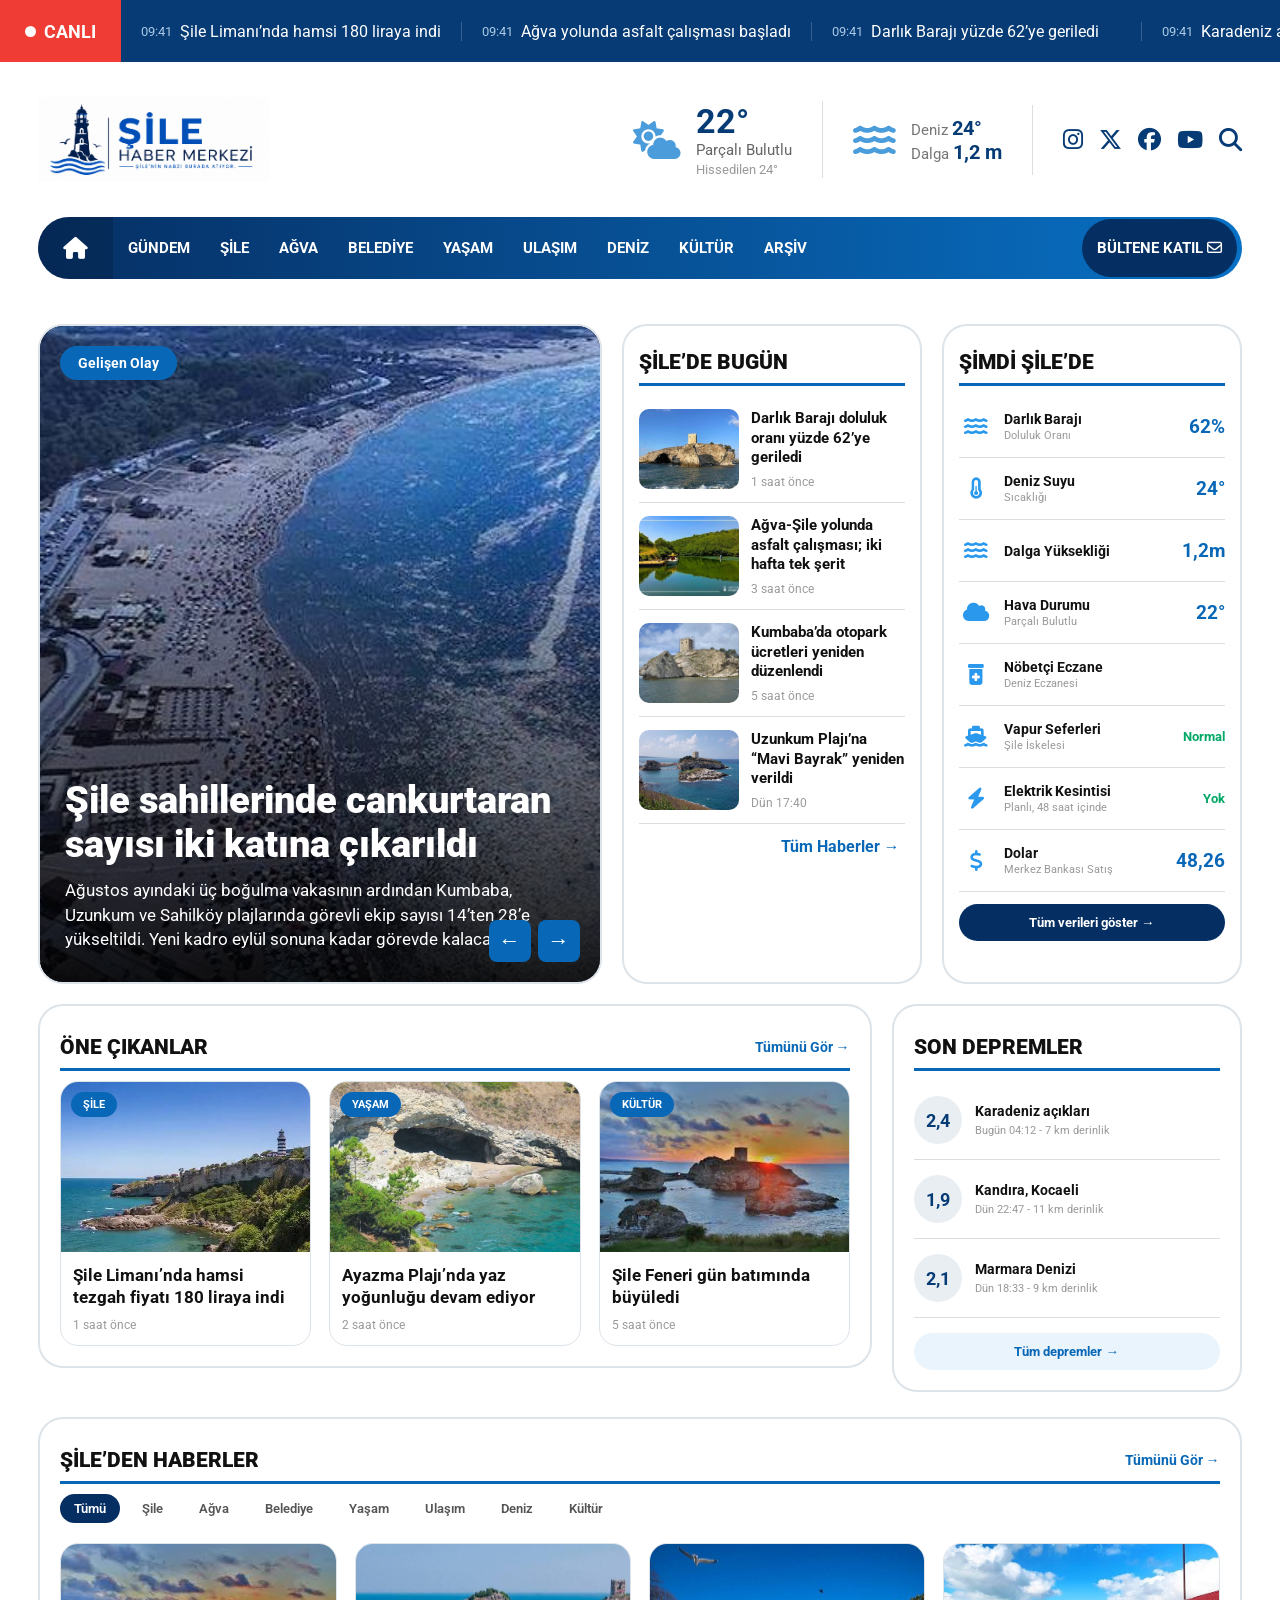
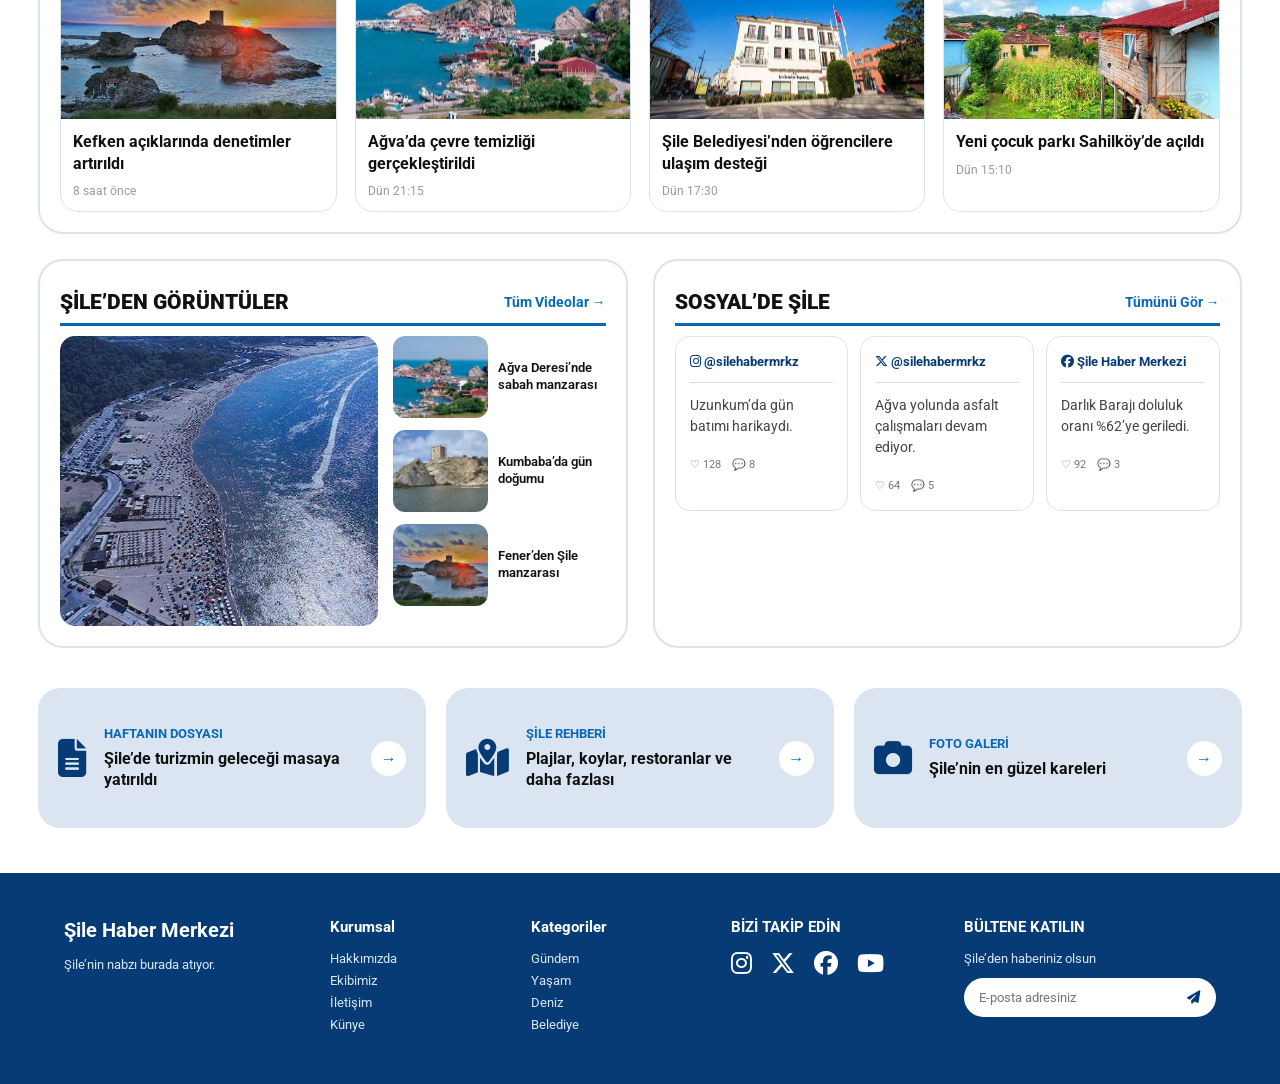
==== index.html @ b7e5f16b "Add files via upload" ====
<!DOCTYPE html>
<html lang="tr">

<head>
    <meta charset="UTF-8">
    <meta name="viewport" content="width=device-width, initial-scale=1.0">

    <title>Şile Haber Merkezi</title>

    <!-- CSS -->
    <link rel="stylesheet" href="style.css">

    <!-- Google Font -->
    <link rel="preconnect" href="https://fonts.googleapis.com">
    <link rel="preconnect" href="https://fonts.gstatic.com" crossorigin>
    <link
        href="https://fonts.googleapis.com/css2?family=Roboto:wght@400;500;700;900&display=swap"
        rel="stylesheet"
    >

    <!-- Font Awesome -->
    <link
        rel="stylesheet"
        href="https://cdnjs.cloudflare.com/ajax/libs/font-awesome/6.5.2/css/all.min.css"
    >
</head>

<body>

    <!-- =========================
         CANLI HABER BANDI
    ========================== -->

    <div class="live-bar">

        <div class="live">
            <span class="live-dot"></span>
            CANLI
        </div>

        <div class="breaking">
            <small>09:41</small>
            Şile Limanı’nda hamsi 180 liraya indi
        </div>

        <div class="breaking">
            <small>09:41</small>
            Ağva yolunda asfalt çalışması başladı
        </div>

        <div class="breaking">
            <small>09:41</small>
            Darlık Barajı yüzde 62’ye geriledi
        </div>

        <div class="breaking">
            <small>09:41</small>
            Karadeniz açıklarında deprem
        </div>

    </div>


    <!-- =========================
         HEADER
    ========================== -->

    <header class="header">

        <!-- LOGO -->
        <div class="logo-area">
            <img
                class="site-logo"
                src="images/silehaber.png"
                alt="Şile Haber Merkezi"
            >
        </div>

        <!-- HAVA / DENİZ -->
        <div class="header-info">

            <div class="weather">

                <i class="fa-solid fa-cloud-sun"></i>

                <div>
                    <strong>22°</strong>
                    <span>Parçalı Bulutlu</span>
                    <small>Hissedilen 24°</small>
                </div>

            </div>

            <div class="sea">

                <i class="fa-solid fa-water"></i>

                <div>
                    <p>Deniz <b>24°</b></p>
                    <p>Dalga <b>1,2 m</b></p>
                </div>

            </div>

        </div>


        <!-- SOSYAL MEDYA -->
        <div class="social-header">

            <i class="fa-brands fa-instagram"></i>
            <i class="fa-brands fa-x-twitter"></i>
            <i class="fa-brands fa-facebook"></i>
            <i class="fa-brands fa-youtube"></i>
            <i class="fa-solid fa-magnifying-glass"></i>

        </div>

    </header>


    <!-- =========================
         NAVIGATION
    ========================== -->

    <nav class="navbar">

        <a href="#" class="home">
            <i class="fa-solid fa-house"></i>
        </a>

        <a href="#">GÜNDEM</a>
        <a href="#">ŞİLE</a>
        <a href="#">AĞVA</a>
        <a href="#">BELEDİYE</a>
        <a href="#">YAŞAM</a>
        <a href="#">ULAŞIM</a>
        <a href="#">DENİZ</a>
        <a href="#">KÜLTÜR</a>
        <a href="#">ARŞİV</a>

        <a href="#" class="newsletter">
            BÜLTENE KATIL
            <i class="fa-regular fa-envelope"></i>
        </a>

    </nav>


    <!-- =========================
         ANA İÇERİK
    ========================== -->

    <main class="container">


        <!-- =========================
             ÜST BÖLÜM
        ========================== -->

        <section class="top-grid">


            <!-- ANA HABER -->

            <article class="main-news">

                <img
                    src="images/sahil.jpeg"
                    alt="Şile sahilleri"
                >

                <div class="overlay"></div>

                <span class="news-label">
                    Gelişen Olay
                </span>

                <div class="main-news-content">

                    <h2>
                        Şile sahillerinde cankurtaran sayısı
                        iki katına çıkarıldı
                    </h2>

                    <p>
                        Ağustos ayındaki üç boğulma vakasının ardından
                        Kumbaba, Uzunkum ve Sahilköy plajlarında görevli
                        ekip sayısı 14’ten 28’e yükseltildi.
                        Yeni kadro eylül sonuna kadar görevde kalacak.
                    </p>

                </div>

                <div class="slider-buttons">

                    <button aria-label="Önceki haber">
                        ←
                    </button>

                    <button aria-label="Sonraki haber">
                        →
                    </button>

                </div>

            </article>


            <!-- =========================
                 ŞİLE'DE BUGÜN
            ========================== -->

            <section class="today-box">

                <div class="box-title">
                    <h2>ŞİLE’DE BUGÜN</h2>
                </div>


                <article class="today-news">

                    <img
                        src="images/baraj.jpeg"
                        alt="Darlık Barajı"
                    >

                    <div>

                        <h3>
                            Darlık Barajı doluluk oranı
                            yüzde 62’ye geriledi
                        </h3>

                        <small>1 saat önce</small>

                    </div>

                </article>


                <article class="today-news">

                    <img
                        src="images/agva.jpeg"
                        alt="Ağva yolu"
                    >

                    <div>

                        <h3>
                            Ağva-Şile yolunda asfalt çalışması;
                            iki hafta tek şerit
                        </h3>

                        <small>3 saat önce</small>

                    </div>

                </article>


                <article class="today-news">

                    <img
                        src="images/kumbaba.jpeg"
                        alt="Kumbaba"
                    >

                    <div>

                        <h3>
                            Kumbaba’da otopark ücretleri
                            yeniden düzenlendi
                        </h3>

                        <small>5 saat önce</small>

                    </div>

                </article>


                <article class="today-news">

                    <img
                        src="images/plaj.jpeg"
                        alt="Uzunkum Plajı"
                    >

                    <div>

                        <h3>
                            Uzunkum Plajı’na “Mavi Bayrak”
                            yeniden verildi
                        </h3>

                        <small>Dün 17:40</small>

                    </div>

                </article>


                <a href="#" class="all-news">
                    Tüm Haberler →
                </a>

            </section>


            <!-- =========================
                 ŞİMDİ ŞİLE'DE
            ========================== -->

            <section class="status-box">

                <div class="box-title">
                    <h2>ŞİMDİ ŞİLE’DE</h2>
                </div>


                <div class="status-item">

                    <i class="fa-solid fa-water"></i>

                    <div>
                        <b>Darlık Barajı</b>
                        <small>Doluluk Oranı</small>
                    </div>

                    <strong>62%</strong>

                </div>


                <div class="status-item">

                    <i class="fa-solid fa-temperature-half"></i>

                    <div>
                        <b>Deniz Suyu</b>
                        <small>Sıcaklığı</small>
                    </div>

                    <strong>24°</strong>

                </div>


                <div class="status-item">

                    <i class="fa-solid fa-water"></i>

                    <div>
                        <b>Dalga Yüksekliği</b>
                    </div>

                    <strong>1,2m</strong>

                </div>


                <div class="status-item">

                    <i class="fa-solid fa-cloud"></i>

                    <div>
                        <b>Hava Durumu</b>
                        <small>Parçalı Bulutlu</small>
                    </div>

                    <strong>22°</strong>

                </div>


                <div class="status-item">

                    <i class="fa-solid fa-prescription-bottle-medical"></i>

                    <div>
                        <b>Nöbetçi Eczane</b>
                        <small>Deniz Eczanesi</small>
                    </div>

                </div>


                <div class="status-item">

                    <i class="fa-solid fa-ship"></i>

                    <div>
                        <b>Vapur Seferleri</b>
                        <small>Şile İskelesi</small>
                    </div>

                    <strong class="green">
                        Normal
                    </strong>

                </div>


                <div class="status-item">

                    <i class="fa-solid fa-bolt"></i>

                    <div>
                        <b>Elektrik Kesintisi</b>
                        <small>Planlı, 48 saat içinde</small>
                    </div>

                    <strong class="green">
                        Yok
                    </strong>

                </div>


                <div class="status-item">

                    <i class="fa-solid fa-dollar-sign"></i>

                    <div>
                        <b>Dolar</b>
                        <small>Merkez Bankası Satış</small>
                    </div>

                    <strong>48,26</strong>

                </div>


                <button class="data-button">
                    Tüm verileri göster →
                </button>

            </section>

        </section>


        <!-- =========================
             ÖNE ÇIKANLAR + SON DEPREMLER
        ========================== -->

        <section class="featured-row">


            <!-- ÖNE ÇIKANLAR -->

            <section class="featured-section">

                <div class="section-title">

                    <h2>ÖNE ÇIKANLAR</h2>

                    <a href="#">
                        Tümünü Gör →
                    </a>

                </div>


                <div class="featured-grid">


                    <article class="featured-card">

                        <div class="image-wrapper">

                            <img
                                src="images/hamsi.jpeg"
                                alt="Şile Limanı"
                            >

                            <span>ŞİLE</span>

                        </div>

                        <h3>
                            Şile Limanı’nda hamsi
                            tezgah fiyatı 180 liraya indi
                        </h3>

                        <small>1 saat önce</small>

                    </article>


                    <article class="featured-card">

                        <div class="image-wrapper">

                            <img
                                src="images/ayazma.jpeg"
                                alt="Ayazma Plajı"
                            >

                            <span>YAŞAM</span>

                        </div>

                        <h3>
                            Ayazma Plajı’nda yaz
                            yoğunluğu devam ediyor
                        </h3>

                        <small>2 saat önce</small>

                    </article>


                    <article class="featured-card">

                        <div class="image-wrapper">

                            <img
                                src="images/fener.jpeg"
                                alt="Şile Feneri"
                            >

                            <span>KÜLTÜR</span>

                        </div>

                        <h3>
                            Şile Feneri gün batımında
                            büyüledi
                        </h3>

                        <small>5 saat önce</small>

                    </article>

                </div>

            </section>


            <!-- =========================
                 SON DEPREMLER
            ========================== -->

            <aside class="earthquake">

                <div class="section-title">
                    <h2>SON DEPREMLER</h2>
                </div>


                <div class="quake">

                    <strong>2,4</strong>

                    <div>

                        <b>Karadeniz açıkları</b>

                        <small>
                            Bugün 04:12 - 7 km derinlik
                        </small>

                    </div>

                </div>


                <div class="quake">

                    <strong>1,9</strong>

                    <div>

                        <b>Kandıra, Kocaeli</b>

                        <small>
                            Dün 22:47 - 11 km derinlik
                        </small>

                    </div>

                </div>


                <div class="quake">

                    <strong>2,1</strong>

                    <div>

                        <b>Marmara Denizi</b>

                        <small>
                            Dün 18:33 - 9 km derinlik
                        </small>

                    </div>

                </div>


                <button>
                    Tüm depremler →
                </button>

            </aside>

        </section>


        <!-- =========================
             ŞİLE'DEN HABERLER
        ========================== -->

        <section class="news-section">

            <div class="section-title">

                <h2>ŞİLE’DEN HABERLER</h2>

                <a href="#">
                    Tümünü Gör →
                </a>

            </div>


            <div class="categories">

                <a href="#" class="active">Tümü</a>
                <a href="#">Şile</a>
                <a href="#">Ağva</a>
                <a href="#">Belediye</a>
                <a href="#">Yaşam</a>
                <a href="#">Ulaşım</a>
                <a href="#">Deniz</a>
                <a href="#">Kültür</a>

            </div>


            <div class="news-grid">


                <article class="news-card">

                    <img
                        src="images/fener.jpeg"
                        alt="Kefken açıkları"
                    >

                    <h3>
                        Kefken açıklarında
                        denetimler artırıldı
                    </h3>

                    <small>8 saat önce</small>

                </article>


                <article class="news-card">

                    <img
                        src="images/agva2.jpeg"
                        alt="Ağva çevre temizliği"
                    >

                    <h3>
                        Ağva’da çevre temizliği
                        gerçekleştirildi
                    </h3>

                    <small>Dün 21:15</small>

                </article>


                <article class="news-card">

                    <img
                        src="images/belediye.jpeg"
                        alt="Şile Belediyesi"
                    >

                    <h3>
                        Şile Belediyesi’nden
                        öğrencilere ulaşım desteği
                    </h3>

                    <small>Dün 17:30</small>

                </article>


                <article class="news-card">

                    <img
                        src="images/park.jpeg"
                        alt="Çocuk parkı"
                    >

                    <h3>
                        Yeni çocuk parkı
                        Sahilköy’de açıldı
                    </h3>

                    <small>Dün 15:10</small>

                </article>

            </div>

        </section>


        <!-- =========================
             GÖRÜNTÜLER + SOSYAL MEDYA
        ========================== -->

        <section class="middle-grid">


            <!-- ŞİLE'DEN GÖRÜNTÜLER -->

            <section class="gallery">

                <div class="section-title">

                    <h2>ŞİLE’DEN GÖRÜNTÜLER</h2>

                    <a href="#">
                        Tüm Videolar →
                    </a>

                </div>


                <div class="gallery-content">

                    <img
                        class="big-image"
                        src="images/sahil.jpeg"
                        alt="Şile sahili"
                    >


                    <div class="small-images">


                        <div>

                            <img
                                src="images/agva2.jpeg"
                                alt="Ağva Deresi"
                            >

                            <span>
                                Ağva Deresi’nde sabah manzarası
                            </span>

                        </div>


                        <div>

                            <img
                                src="images/kumbaba.jpeg"
                                alt="Kumbaba"
                            >

                            <span>
                                Kumbaba’da gün doğumu
                            </span>

                        </div>


                        <div>

                            <img
                                src="images/fener.jpeg"
                                alt="Şile manzarası"
                            >

                            <span>
                                Fener’den Şile manzarası
                            </span>

                        </div>

                    </div>

                </div>

            </section>


            <!-- =========================
                 SOSYAL MEDYA
            ========================== -->

            <section class="social">

                <div class="section-title">

                    <h2>SOSYAL’DE ŞİLE</h2>

                    <a href="#">
                        Tümünü Gör →
                    </a>

                </div>


                <div class="social-grid">


                    <article>

                        <b>
                            <i class="fa-brands fa-instagram"></i>
                            @silehabermrkz
                        </b>

                        <hr>

                        <p>
                            Uzunkum’da gün batımı harikaydı.
                        </p>

                        <small>
                            ♡ 128　💬 8
                        </small>

                    </article>


                    <article>

                        <b>
                            <i class="fa-brands fa-x-twitter"></i>
                            @silehabermrkz
                        </b>

                        <hr>

                        <p>
                            Ağva yolunda asfalt çalışmaları devam ediyor.
                        </p>

                        <small>
                            ♡ 64　💬 5
                        </small>

                    </article>


                    <article>

                        <b>
                            <i class="fa-brands fa-facebook"></i>
                            Şile Haber Merkezi
                        </b>

                        <hr>

                        <p>
                            Darlık Barajı doluluk oranı %62’ye geriledi.
                        </p>

                        <small>
                            ♡ 92　💬 3
                        </small>

                    </article>

                </div>

            </section>

        </section>


        <!-- =========================
             TANITIM KARTLARI
        ========================== -->

        <section class="promo-grid">


            <a href="#" class="promo-card">

                <i class="fa-solid fa-file-lines"></i>

                <div>

                    <h3>HAFTANIN DOSYASI</h3>

                    <p>
                        Şile’de turizmin geleceği masaya yatırıldı
                    </p>

                </div>

                <span>→</span>

            </a>


            <a href="#" class="promo-card">

                <i class="fa-solid fa-map-location-dot"></i>

                <div>

                    <h3>ŞİLE REHBERİ</h3>

                    <p>
                        Plajlar, koylar, restoranlar ve daha fazlası
                    </p>

                </div>

                <span>→</span>

            </a>


            <a href="#" class="promo-card">

                <i class="fa-solid fa-camera"></i>

                <div>

                    <h3>FOTO GALERİ</h3>

                    <p>
                        Şile’nin en güzel kareleri
                    </p>

                </div>

                <span>→</span>

            </a>

        </section>

    </main>


    <!-- =========================
         FOOTER
    ========================== -->

    <footer>


        <div class="footer-brand">

            <h3>Şile Haber Merkezi</h3>

            <p>
                Şile’nin nabzı burada atıyor.
            </p>

        </div>


        <div>

            <h3>Kurumsal</h3>

            <a href="#">Hakkımızda</a>
            <a href="#">Ekibimiz</a>
            <a href="#">İletişim</a>
            <a href="#">Künye</a>

        </div>


        <div>

            <h3>Kategoriler</h3>

            <a href="#">Gündem</a>
            <a href="#">Yaşam</a>
            <a href="#">Deniz</a>
            <a href="#">Belediye</a>

        </div>


        <div class="footer-social">

            <h3>BİZİ TAKİP EDİN</h3>

            <div>

                <i class="fa-brands fa-instagram"></i>
                <i class="fa-brands fa-x-twitter"></i>
                <i class="fa-brands fa-facebook"></i>
                <i class="fa-brands fa-youtube"></i>

            </div>

        </div>


        <div class="subscribe">

            <h3>BÜLTENE KATILIN</h3>

            <p>
                Şile’den haberiniz olsun
            </p>


            <div class="subscribe-form">

                <input
                    type="email"
                    placeholder="E-posta adresiniz"
                >

                <button aria-label="Abone ol">

                    <i class="fa-solid fa-paper-plane"></i>

                </button>

            </div>

        </div>

    </footer>

</body>
</html>
---- style.css ----
/* =========================
   RESET
========================= */

* {
    margin: 0;
    padding: 0;
    box-sizing: border-box;
}

:root {
    --navy: #063b75;
    --dark-blue: #052f63;
    --blue: #0868b7;
    --light-blue: #eaf4fc;
    --border: #dce3e9;
    --text: #111;
    --gray: #777;
    --green: #00a866;
    --red: #ef3d35;
}

html {
    scroll-behavior: smooth;
}

body {
    font-family: "Roboto", sans-serif;
    color: var(--text);
    background: #fff;
}

img {
    display: block;
    max-width: 100%;
}

a {
    text-decoration: none;
}

button,
input {
    font-family: inherit;
}


/* =========================
   CANLI HABER
========================= */

.live-bar {
    width: 100%;
    height: 62px;
    display: flex;
    align-items: center;
    background: var(--navy);
    color: white;
    overflow-x: auto;
}

.live {
    flex-shrink: 0;
    height: 100%;
    padding: 0 25px;
    display: flex;
    align-items: center;
    background: var(--red);
    font-size: 18px;
    font-weight: 700;
}

.live-dot {
    width: 11px;
    height: 11px;
    margin-right: 8px;
    border-radius: 50%;
    background: white;
}

.breaking {
    flex-shrink: 0;
    min-width: 330px;
    padding: 0 20px;
    display: flex;
    align-items: center;
    border-right: 1px solid rgba(255,255,255,.2);
    white-space: nowrap;
}

.breaking small {
    margin-right: 8px;
    color: #a9c8e4;
}


/* =========================
   HEADER
========================= */

.header {
    width: 94%;
    max-width: 1650px;
    min-height: 155px;
    margin: auto;
    display: flex;
    align-items: center;
    justify-content: space-between;
    gap: 30px;
}

.logo-area {
    display: flex;
    align-items: center;
    flex-shrink: 0;
}

.site-logo {
    display: block;
    width: clamp(170px, 18vw, 245px);
    height: auto;
    object-fit: contain;
}

.logo-icon {
    margin-right: 15px;
    font-size: 60px;
    color: var(--navy);
}

.logo-text h1 {
    color: var(--navy);
    font-size: 52px;
    line-height: .9;
    font-weight: 900;
}

.logo-text span {
    display: block;
    color: var(--navy);
    font-size: 25px;
    font-weight: 700;
}

.logo-text small {
    color: var(--gray);
    font-size: 13px;
}


/* Header information */

.header-info {
    display: flex;
    align-items: center;
    margin-left: auto;
}

.weather,
.sea {
    min-height: 70px;
    padding: 0 30px;
    display: flex;
    align-items: center;
    gap: 15px;
    border-right: 1px solid #ddd;
}

.weather > i,
.sea > i {
    font-size: 38px;
    color: #4a9cdb;
}

.weather strong {
    display: block;
    color: var(--navy);
    font-size: 34px;
}

.weather span {
    display: block;
    color: #666;
    font-size: 15px;
}

.weather small {
    color: #999;
}

.sea p {
    color: #777;
    font-size: 15px;
}

.sea b {
    color: var(--navy);
    font-size: 20px;
}


/* Social */

.social-header {
    display: flex;
    align-items: center;
    gap: 16px;
    color: var(--navy);
    font-size: 23px;
}


/* =========================
   NAVBAR
========================= */

.navbar {
    width: 94%;
    max-width: 1650px;
    min-height: 62px;
    margin: 0 auto;
    display: flex;
    align-items: center;
    border-radius: 35px;
    background: linear-gradient(
        90deg,
        #062f64,
        #0871c5
    );
    overflow-x: auto;
}

.navbar a {
    flex-shrink: 0;
    padding: 20px 15px;
    color: white;
    font-size: 15px;
    font-weight: 700;
}

.navbar a:hover {
    background: rgba(255,255,255,.1);
}

.navbar .home {
    width: 75px;
    display: flex;
    justify-content: center;
    font-size: 22px;
    background: rgba(0,0,0,.15);
}

.navbar .newsletter {
    margin-left: auto;
    margin-right: 5px;
    border-radius: 30px;
    background: var(--dark-blue);
}


/* =========================
   CONTAINER
========================= */

.container {
    width: 94%;
    max-width: 1650px;
    margin: 45px auto;
}


/* =========================
   TOP GRID
========================= */

.top-grid {
    display: grid;
    grid-template-columns:
        minmax(0, 2fr)
        minmax(300px, 1fr)
        minmax(300px, 1fr);
    gap: 20px;
}


/* =========================
   ANA HABER
========================= */

.main-news {
    position: relative;
    min-height: 660px;
    overflow: hidden;
    border: 2px solid var(--border);
    border-radius: 25px;
    background: #222;
}

.main-news img {
    width: 100%;
    height: 100%;
    position: absolute;
    inset: 0;
    object-fit: cover;
}

.overlay {
    position: absolute;
    inset: 0;
    background:
        linear-gradient(
            to bottom,
            transparent 25%,
            rgba(0,0,0,.9) 100%
        );
}

.news-label {
    position: absolute;
    top: 20px;
    left: 20px;
    padding: 9px 18px;
    border-radius: 25px;
    background: var(--blue);
    color: white;
    font-size: 14px;
    font-weight: 700;
}

.main-news-content {
    position: absolute;
    left: 25px;
    right: 25px;
    bottom: 30px;
    color: white;
}

.main-news-content h2 {
    max-width: 850px;
    margin-bottom: 12px;
    font-size: clamp(30px, 3vw, 45px);
    line-height: 1.15;
    font-weight: 900;
}

.main-news-content p {
    max-width: 850px;
    font-size: 17px;
    line-height: 1.45;
}

.slider-buttons {
    position: absolute;
    right: 20px;
    bottom: 20px;
    display: flex;
    gap: 7px;
}

.slider-buttons button {
    width: 42px;
    height: 42px;
    border: 0;
    border-radius: 8px;
    background: var(--blue);
    color: white;
    cursor: pointer;
    font-size: 22px;
}


/* =========================
   BOX ORTAK
========================= */

.today-box,
.status-box,
.featured-section,
.earthquake,
.news-section,
.gallery,
.social {
    border: 2px solid var(--border);
    border-radius: 25px;
    background: white;
}

.today-box,
.status-box {
    padding: 15px;
}

.box-title,
.section-title {
    min-height: 45px;
    display: flex;
    align-items: center;
    justify-content: space-between;
    margin-bottom: 10px;
    border-bottom: 3px solid var(--blue);
}

.box-title h2,
.section-title h2 {
    font-size: 21px;
    font-weight: 900;
}

.section-title a {
    color: var(--blue);
    font-size: 14px;
    font-weight: 700;
}


/* =========================
   BUGÜN
========================= */

.today-news {
    display: flex;
    gap: 12px;
    padding: 13px 0;
    border-bottom: 1px solid #ddd;
}

.today-news img {
    width: 100px;
    height: 80px;
    flex-shrink: 0;
    object-fit: cover;
    border-radius: 10px;
}

.today-news h3 {
    font-size: 15px;
    line-height: 1.3;
}

.today-news small {
    display: block;
    margin-top: 7px;
    color: #999;
    font-size: 12px;
}

.all-news {
    display: block;
    padding: 13px 5px 5px;
    color: var(--blue);
    text-align: right;
    font-weight: 700;
}


/* =========================
   ŞİMDİ ŞİLE
========================= */

.status-item {
    min-height: 62px;
    display: flex;
    align-items: center;
    gap: 10px;
    border-bottom: 1px solid #ddd;
}

.status-item > i {
    width: 35px;
    color: #2998ed;
    text-align: center;
    font-size: 21px;
}

.status-item div {
    flex: 1;
}

.status-item b {
    display: block;
    font-size: 14px;
}

.status-item small {
    display: block;
    margin-top: 2px;
    color: #999;
    font-size: 11px;
}

.status-item > strong {
    color: var(--blue);
    font-size: 19px;
}

.status-item .green {
    color: var(--green);
    font-size: 13px;
}

.data-button {
    width: 100%;
    margin-top: 12px;
    padding: 11px;
    border: 0;
    border-radius: 25px;
    background: var(--dark-blue);
    color: white;
    cursor: pointer;
    font-weight: 700;
}


/* =========================
   ÖNE ÇIKANLAR + DEPREM
========================= */

.featured-row {
    display: grid;
    grid-template-columns:
        minmax(0, 1fr)
        minmax(300px, 350px);
    align-items: start;
    gap: 20px;
    margin-top: 20px;
}

.featured-section {
    width: 100%;
    min-width: 0;
    padding: 20px;
}

.featured-grid {
    display: grid;
    grid-template-columns: repeat(3, 1fr);
    gap: 18px;
}

.featured-card {
    overflow: hidden;
    border: 1px solid var(--border);
    border-radius: 18px;
    background: white;
}

.image-wrapper {
    position: relative;
}

.image-wrapper img {
    width: 100%;
    height: 170px;
    object-fit: cover;
}

.image-wrapper span {
    position: absolute;
    top: 10px;
    left: 10px;
    padding: 6px 12px;
    border-radius: 20px;
    background: var(--blue);
    color: white;
    font-size: 11px;
    font-weight: 700;
}

.featured-card h3 {
    padding: 12px 12px 0;
    font-size: 17px;
    line-height: 1.3;
}

.featured-card small {
    display: block;
    padding: 10px 12px 13px;
    color: #999;
    font-size: 12px;
}


/* =========================
   DEPREMLER - DÜZELTİLDİ
========================= */

.earthquake {
    width: 100%;
    min-width: 0;
    padding: 20px;
    margin: 0;
    box-sizing: border-box;
    align-self: start;
    justify-self: stretch;
}

/* Başlık ve mavi çizgi artık kutuyla aynı hizada */
.earthquake .section-title {
    width: 100%;
    min-height: 45px;
    margin: 0 0 10px 0;
    padding: 0;
    display: flex;
    align-items: center;
    justify-content: flex-start;
    border-bottom: 3px solid var(--blue);
    box-sizing: border-box;
}

.earthquake .section-title h2 {
    margin: 0;
    padding: 0;
    font-size: 21px;
    font-weight: 900;
    line-height: 1;
    text-align: left;
}

.quake {
    width: 100%;
    display: flex;
    align-items: center;
    gap: 13px;
    padding: 15px 0;
    border-bottom: 1px solid #ddd;
    box-sizing: border-box;
}

.quake > strong {
    width: 48px;
    height: 48px;
    flex-shrink: 0;
    display: flex;
    align-items: center;
    justify-content: center;
    border-radius: 50%;
    background: #e9eef3;
    color: var(--navy);
    font-size: 18px;
}

.quake b {
    display: block;
    font-size: 14px;
}

.quake small {
    display: block;
    margin-top: 5px;
    color: #999;
    font-size: 11px;
}

.earthquake button {
    width: 100%;
    margin-top: 15px;
    padding: 11px;
    border: 0;
    border-radius: 25px;
    background: var(--light-blue);
    color: var(--blue);
    cursor: pointer;
    font-weight: 700;
}


/* =========================
   ŞİLE'DEN HABERLER
========================= */

.news-section {
    margin-top: 25px;
    padding: 20px;
}

.categories {
    display: flex;
    align-items: center;
    gap: 8px;
    margin-bottom: 20px;
    overflow-x: auto;
}

.categories a {
    flex-shrink: 0;
    padding: 7px 14px;
    border-radius: 20px;
    color: #555;
    font-size: 13px;
    font-weight: 600;
}

.categories a:hover {
    background: var(--light-blue);
}

.categories .active {
    background: var(--dark-blue);
    color: white;
}

.news-grid {
    display: grid;
    grid-template-columns: repeat(4, 1fr);
    gap: 18px;
}

.news-card {
    overflow: hidden;
    border: 1px solid var(--border);
    border-radius: 18px;
}

.news-card img {
    width: 100%;
    height: 175px;
    object-fit: cover;
}

.news-card h3 {
    padding: 12px 12px 0;
    font-size: 16px;
    line-height: 1.35;
}

.news-card small {
    display: block;
    padding: 10px 12px 13px;
    color: #999;
    font-size: 12px;
}


/* =========================
   GALLERY + SOCIAL
========================= */

.middle-grid {
    display: grid;
    grid-template-columns: 1fr 1fr;
    gap: 25px;
    margin-top: 25px;
}

.gallery,
.social {
    padding: 20px;
}

.gallery-content {
    display: grid;
    grid-template-columns: 1.5fr 1fr;
    gap: 15px;
}

.big-image {
    width: 100%;
    height: 290px;
    object-fit: cover;
    border-radius: 15px;
}

.small-images {
    display: flex;
    flex-direction: column;
    gap: 12px;
}

.small-images div {
    display: flex;
    align-items: center;
    gap: 10px;
}

.small-images img {
    width: 95px;
    height: 82px;
    flex-shrink: 0;
    object-fit: cover;
    border-radius: 12px;
}

.small-images span {
    font-size: 13px;
    font-weight: 600;
    line-height: 1.3;
}


/* Social */

.social-grid {
    display: grid;
    grid-template-columns: repeat(3, 1fr);
    gap: 12px;
}

.social-grid article {
    min-height: 175px;
    padding: 14px;
    border: 1px solid var(--border);
    border-radius: 15px;
}

.social-grid b {
    color: var(--navy);
    font-size: 13px;
}

.social-grid hr {
    margin: 12px 0;
    border: 0;
    border-top: 1px solid #ddd;
}

.social-grid p {
    color: #444;
    font-size: 14px;
    line-height: 1.5;
}

.social-grid small {
    display: block;
    margin-top: 20px;
    color: #777;
    font-size: 11px;
}


/* =========================
   PROMO
========================= */

.promo-grid {
    display: grid;
    grid-template-columns: repeat(3, 1fr);
    gap: 20px;
    margin: 40px 0;
}

.promo-card {
    min-height: 140px;
    padding: 20px;
    display: flex;
    align-items: center;
    gap: 17px;
    border-radius: 22px;
    background: #dbe5f2;
    color: var(--text);
}

.promo-card > i {
    flex-shrink: 0;
    color: var(--navy);
    font-size: 38px;
}

.promo-card div {
    flex: 1;
}

.promo-card h3 {
    margin-bottom: 7px;
    color: var(--blue);
    font-size: 13px;
}

.promo-card p {
    font-size: 16px;
    font-weight: 700;
    line-height: 1.35;
}

.promo-card > span {
    width: 35px;
    height: 35px;
    flex-shrink: 0;
    display: flex;
    align-items: center;
    justify-content: center;
    border-radius: 50%;
    background: white;
    color: var(--blue);
}


/* =========================
   FOOTER
========================= */

footer {
    padding: 45px 5%;
    display: grid;
    grid-template-columns:
        1.4fr
        1fr
        1fr
        1.2fr
        1.5fr;
    gap: 35px;
    background: var(--navy);
    color: white;
}

footer h3 {
    margin-bottom: 15px;
    font-size: 15px;
}

footer p,
footer a {
    display: block;
    margin: 7px 0;
    color: #d9e7f5;
    font-size: 13px;
}

.footer-brand h3 {
    font-size: 20px;
}

.footer-social i {
    margin-right: 15px;
    font-size: 24px;
}

.subscribe-form {
    display: flex;
    margin-top: 12px;
}

.subscribe-form input {
    min-width: 0;
    flex: 1;
    padding: 12px 15px;
    border: 0;
    border-radius: 25px 0 0 25px;
    outline: none;
}

.subscribe-form button {
    width: 45px;
    border: 0;
    border-radius: 0 25px 25px 0;
    background: white;
    color: var(--navy);
    cursor: pointer;
}


/* =========================
   TABLET
========================= */

@media (max-width: 1250px) {

    .header {
        flex-wrap: wrap;
        padding: 25px 0;
    }

    .header-info {
        margin-left: 0;
    }

    .top-grid {
        grid-template-columns: 1fr 1fr;
    }

    .main-news {
        grid-column: span 2;
    }

    .featured-row {
        grid-template-columns: 1fr;
    }

    .earthquake {
        width: 100%;
    }

    .news-grid {
        grid-template-columns: repeat(2, 1fr);
    }

    .middle-grid {
        grid-template-columns: 1fr;
    }

    footer {
        grid-template-columns: repeat(2, 1fr);
    }
}


/* =========================
   TABLET / TELEFON
========================= */

@media (max-width: 800px) {

    .header {
        align-items: flex-start;
    }

    .header-info {
        width: 100%;
    }

    .weather,
    .sea {
        padding: 0 15px 0 0;
        border-right: 0;
    }

    .social-header {
        width: 100%;
    }

    .navbar {
        border-radius: 15px;
    }

    .navbar .newsletter {
        margin-left: 0;
    }

    .top-grid {
        grid-template-columns: 1fr;
    }

    .main-news {
        grid-column: auto;
        min-height: 520px;
    }

    .featured-grid {
        grid-template-columns: 1fr;
    }

    .news-grid {
        grid-template-columns: 1fr;
    }

    .gallery-content {
        grid-template-columns: 1fr;
    }

    .social-grid {
        grid-template-columns: 1fr;
    }

    .promo-grid {
        grid-template-columns: 1fr;
    }

    footer {
        grid-template-columns: 1fr;
    }
}


/* =========================
   TELEFON
========================= */

@media (max-width: 500px) {

    .container {
        width: 92%;
        margin-top: 25px;
    }

    .header {
        width: 92%;
    }

    .logo-icon {
        font-size: 45px;
    }

    .logo-text h1 {
        font-size: 38px;
    }

    .logo-text span {
        font-size: 18px;
    }

    .main-news {
        min-height: 470px;
        border-radius: 18px;
    }

    .main-news-content {
        left: 17px;
        right: 17px;
        bottom: 20px;
    }

    .main-news-content h2 {
        font-size: 28px;
    }

    .main-news-content p {
        font-size: 14px;
    }

    .today-box,
    .status-box,
    .featured-section,
    .earthquake,
    .news-section,
    .gallery,
    .social {
        border-radius: 18px;
    }

    .gallery,
    .social,
    .featured-section,
    .news-section {
        padding: 15px;
    }

    .earthquake {
        padding: 15px;
    }

    .big-image {
        height: 220px;
    }

    .promo-card {
        min-height: 120px;
    }
}
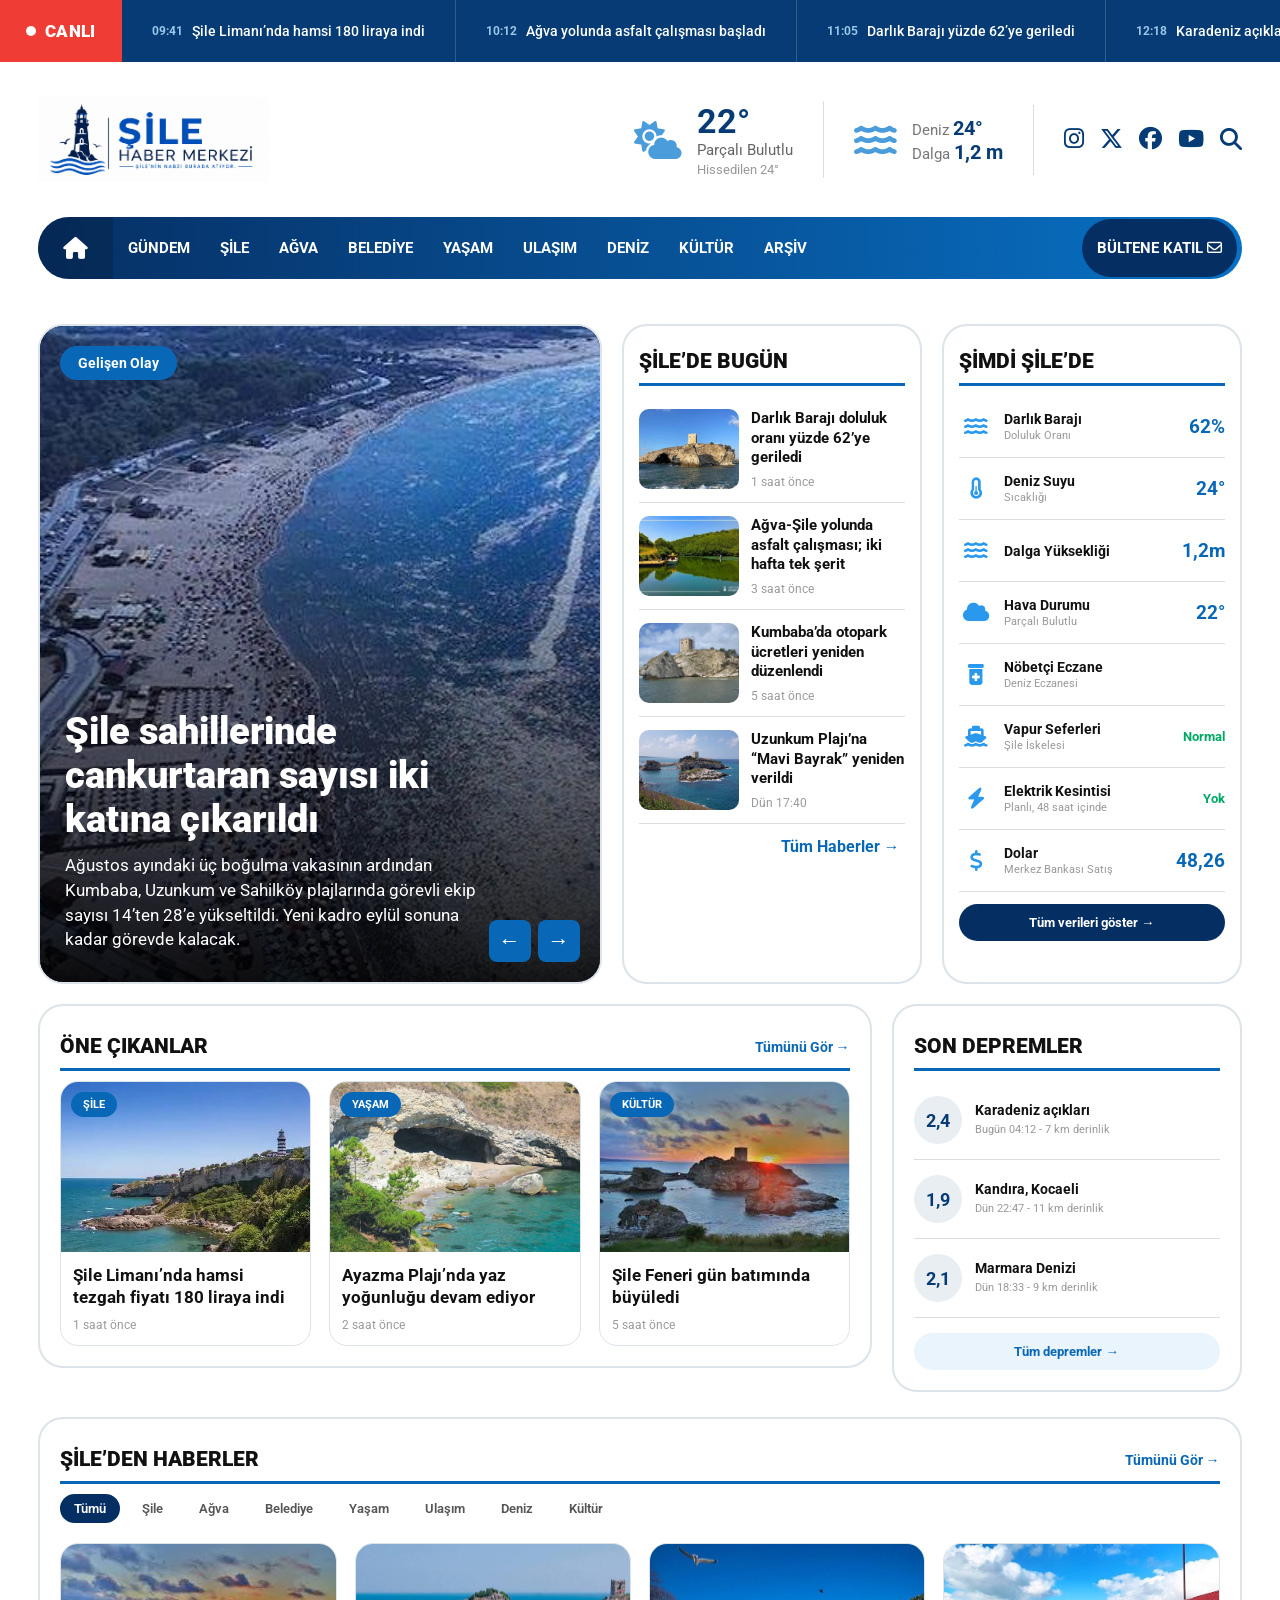
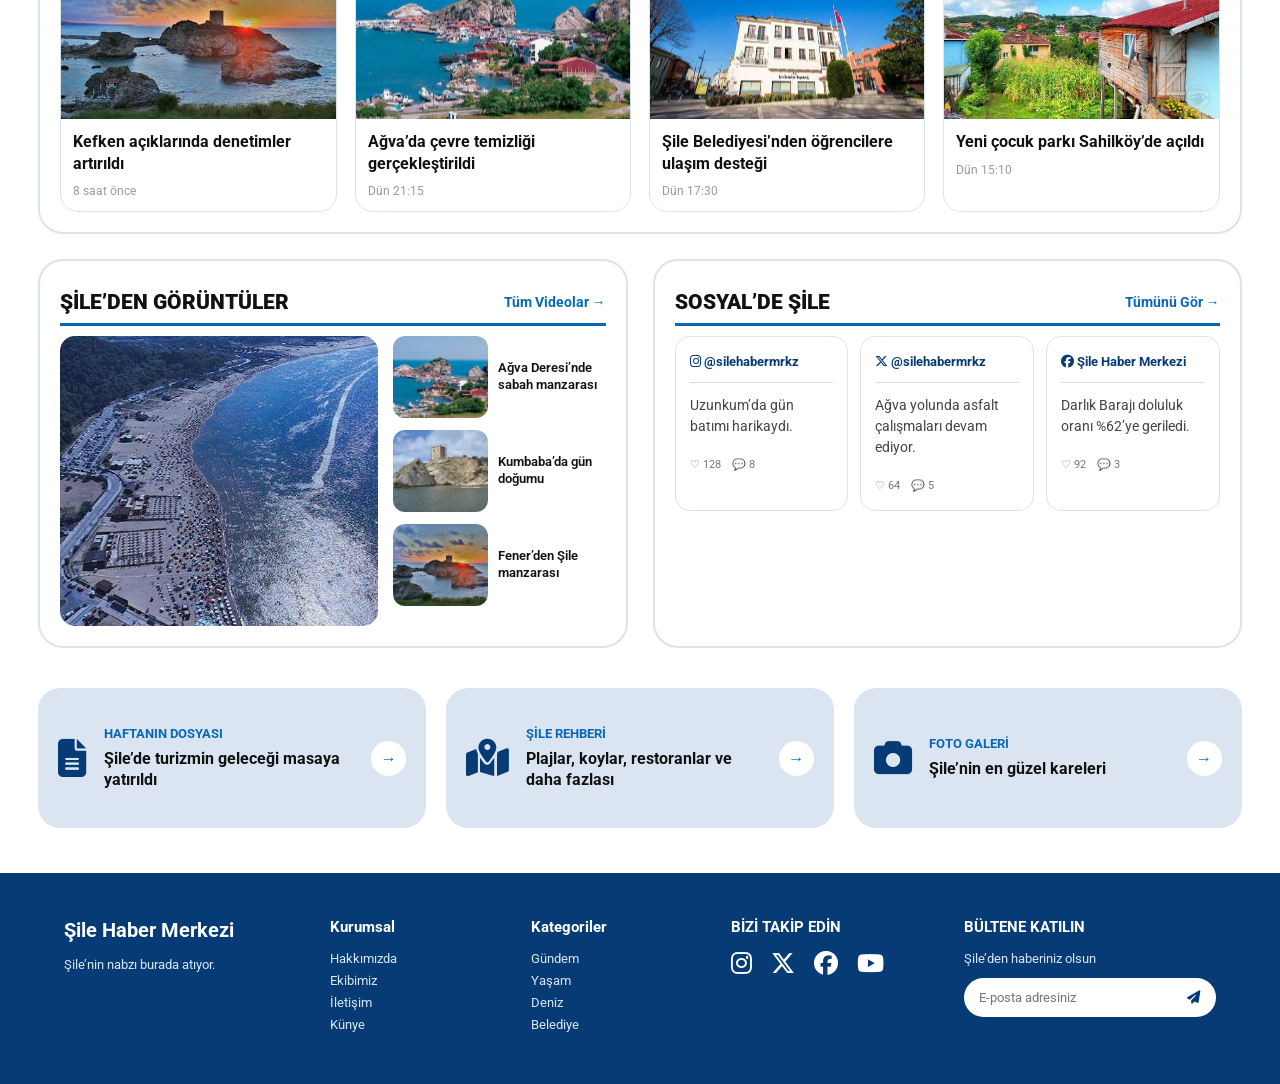
==== commit 0dcf2d04: "Update index.html" ====
--- a/index.html
+++ b/index.html
@@ -3,623 +3,747 @@
 
 <head>
     <meta charset="UTF-8">
-    <meta name="viewport" content="width=device-width, initial-scale=1.0">
+
+    <meta
+        name="viewport"
+        content="width=device-width, initial-scale=1.0"
+    >
 
     <title>Şile Haber Merkezi</title>
 
     <!-- CSS -->
-    <link rel="stylesheet" href="style.css">
-
-    <!-- Google Font -->
-    <link rel="preconnect" href="https://fonts.googleapis.com">
-    <link rel="preconnect" href="https://fonts.gstatic.com" crossorigin>
     <link
-        href="https://fonts.googleapis.com/css2?family=Roboto:wght@400;500;700;900&display=swap"
+        rel="stylesheet"
+        href="style.css"
+    >
+
+    <!-- GOOGLE FONT -->
+    <link
+        rel="preconnect"
+        href="https://fonts.googleapis.com"
+    >
+
+    <link
+        rel="preconnect"
+        href="https://fonts.gstatic.com"
+        crossorigin
+    >
+
+    <link
+        href="https://fonts.googleapis.com/css2?family=Roboto:wght@400;500;600;700;900&display=swap"
         rel="stylesheet"
     >
 
-    <!-- Font Awesome -->
+    <!-- FONT AWESOME -->
     <link
         rel="stylesheet"
         href="https://cdnjs.cloudflare.com/ajax/libs/font-awesome/6.5.2/css/all.min.css"
     >
 </head>
 
+
 <body>
 
-    <!-- =========================
-         CANLI HABER BANDI
-    ========================== -->
-
-    <div class="live-bar">
-
-        <div class="live">
-            <span class="live-dot"></span>
-            CANLI
+
+<!-- ==================================================
+     CANLI HABER BANDI
+================================================== -->
+
+<div class="live-bar">
+
+    <div class="live-label">
+
+        <span class="live-dot"></span>
+
+        CANLI
+
+    </div>
+
+
+    <div class="ticker-window">
+
+        <div class="ticker-track">
+
+
+            <!-- 1. GRUP -->
+
+            <div class="ticker-group">
+
+                <div class="breaking">
+                    <small>09:41</small>
+                    <span>Şile Limanı’nda hamsi 180 liraya indi</span>
+                </div>
+
+                <div class="breaking">
+                    <small>10:12</small>
+                    <span>Ağva yolunda asfalt çalışması başladı</span>
+                </div>
+
+                <div class="breaking">
+                    <small>11:05</small>
+                    <span>Darlık Barajı yüzde 62’ye geriledi</span>
+                </div>
+
+                <div class="breaking">
+                    <small>12:18</small>
+                    <span>Karadeniz açıklarında deprem</span>
+                </div>
+
+                <div class="breaking">
+                    <small>13:02</small>
+                    <span>Şile sahillerinde yoğunluk arttı</span>
+                </div>
+
+            </div>
+
+
+            <!--
+                AYNI GRUBU TEKRAR EDİYORUZ.
+                Böylece kayan şeritte boşluk oluşmuyor.
+            -->
+
+            <div
+                class="ticker-group"
+                aria-hidden="true"
+            >
+
+                <div class="breaking">
+                    <small>09:41</small>
+                    <span>Şile Limanı’nda hamsi 180 liraya indi</span>
+                </div>
+
+                <div class="breaking">
+                    <small>10:12</small>
+                    <span>Ağva yolunda asfalt çalışması başladı</span>
+                </div>
+
+                <div class="breaking">
+                    <small>11:05</small>
+                    <span>Darlık Barajı yüzde 62’ye geriledi</span>
+                </div>
+
+                <div class="breaking">
+                    <small>12:18</small>
+                    <span>Karadeniz açıklarında deprem</span>
+                </div>
+
+                <div class="breaking">
+                    <small>13:02</small>
+                    <span>Şile sahillerinde yoğunluk arttı</span>
+                </div>
+
+            </div>
+
+
         </div>
 
-        <div class="breaking">
-            <small>09:41</small>
-            Şile Limanı’nda hamsi 180 liraya indi
+    </div>
+
+</div>
+
+
+
+<!-- ==================================================
+     HEADER
+================================================== -->
+
+<header class="header">
+
+
+    <!-- LOGO -->
+
+    <a
+        href="#"
+        class="logo-area"
+        aria-label="Şile Haber Merkezi ana sayfa"
+    >
+
+        <img
+            class="site-logo"
+            src="images/silehaber.png"
+            alt="Şile Haber Merkezi"
+        >
+
+    </a>
+
+
+
+    <!-- HAVA + DENİZ -->
+
+    <div class="header-info">
+
+
+        <div class="weather">
+
+            <i class="fa-solid fa-cloud-sun"></i>
+
+            <div>
+
+                <strong>22°</strong>
+
+                <span>
+                    Parçalı Bulutlu
+                </span>
+
+                <small>
+                    Hissedilen 24°
+                </small>
+
+            </div>
+
         </div>
 
-        <div class="breaking">
-            <small>09:41</small>
-            Ağva yolunda asfalt çalışması başladı
+
+
+        <div class="sea">
+
+            <i class="fa-solid fa-water"></i>
+
+            <div>
+
+                <p>
+                    Deniz
+                    <b>24°</b>
+                </p>
+
+                <p>
+                    Dalga
+                    <b>1,2 m</b>
+                </p>
+
+            </div>
+
         </div>
 
-        <div class="breaking">
-            <small>09:41</small>
-            Darlık Barajı yüzde 62’ye geriledi
-        </div>
-
-        <div class="breaking">
-            <small>09:41</small>
-            Karadeniz açıklarında deprem
-        </div>
 
     </div>
 
 
-    <!-- =========================
-         HEADER
-    ========================== -->
-
-    <header class="header">
-
-        <!-- LOGO -->
-        <div class="logo-area">
+
+    <!-- SOSYAL MEDYA -->
+
+    <div class="social-header">
+
+        <a
+            href="#"
+            aria-label="Instagram"
+        >
+            <i class="fa-brands fa-instagram"></i>
+        </a>
+
+        <a
+            href="#"
+            aria-label="X"
+        >
+            <i class="fa-brands fa-x-twitter"></i>
+        </a>
+
+        <a
+            href="#"
+            aria-label="Facebook"
+        >
+            <i class="fa-brands fa-facebook"></i>
+        </a>
+
+        <a
+            href="#"
+            aria-label="YouTube"
+        >
+            <i class="fa-brands fa-youtube"></i>
+        </a>
+
+        <button
+            class="search-button"
+            aria-label="Ara"
+        >
+            <i class="fa-solid fa-magnifying-glass"></i>
+        </button>
+
+    </div>
+
+
+</header>
+
+
+
+<!-- ==================================================
+     NAVIGATION
+================================================== -->
+
+<nav class="navbar">
+
+
+    <a
+        href="#"
+        class="home"
+        aria-label="Ana sayfa"
+    >
+
+        <i class="fa-solid fa-house"></i>
+
+    </a>
+
+
+    <a href="#">GÜNDEM</a>
+
+    <a href="#">ŞİLE</a>
+
+    <a href="#">AĞVA</a>
+
+    <a href="#">BELEDİYE</a>
+
+    <a href="#">YAŞAM</a>
+
+    <a href="#">ULAŞIM</a>
+
+    <a href="#">DENİZ</a>
+
+    <a href="#">KÜLTÜR</a>
+
+    <a href="#">ARŞİV</a>
+
+
+    <a
+        href="#"
+        class="newsletter"
+    >
+
+        BÜLTENE KATIL
+
+        <i class="fa-regular fa-envelope"></i>
+
+    </a>
+
+
+</nav>
+
+
+
+<!-- ==================================================
+     ANA İÇERİK
+================================================== -->
+
+<main class="container">
+
+
+    <!-- ==================================================
+         ÜST BÖLÜM
+    ================================================== -->
+
+    <section class="top-grid">
+
+
+        <!-- ANA HABER -->
+
+        <article class="main-news">
+
+
             <img
-                class="site-logo"
-                src="images/silehaber.png"
-                alt="Şile Haber Merkezi"
+                src="images/sahil.jpeg"
+                alt="Şile sahilleri"
             >
-        </div>
-
-        <!-- HAVA / DENİZ -->
-        <div class="header-info">
-
-            <div class="weather">
-
-                <i class="fa-solid fa-cloud-sun"></i>
+
+
+            <div class="overlay"></div>
+
+
+            <span class="news-label">
+                Gelişen Olay
+            </span>
+
+
+            <div class="main-news-content">
+
+                <h1>
+                    Şile sahillerinde cankurtaran sayısı
+                    iki katına çıkarıldı
+                </h1>
+
+                <p>
+                    Ağustos ayındaki üç boğulma vakasının ardından
+                    Kumbaba, Uzunkum ve Sahilköy plajlarında görevli
+                    ekip sayısı 14’ten 28’e yükseltildi.
+                    Yeni kadro eylül sonuna kadar görevde kalacak.
+                </p>
+
+            </div>
+
+
+            <div class="slider-buttons">
+
+                <button
+                    type="button"
+                    aria-label="Önceki haber"
+                >
+                    ←
+                </button>
+
+                <button
+                    type="button"
+                    aria-label="Sonraki haber"
+                >
+                    →
+                </button>
+
+            </div>
+
+
+        </article>
+
+
+
+        <!-- ==================================================
+             ŞİLE'DE BUGÜN
+        ================================================== -->
+
+        <section class="today-box">
+
+
+            <div class="box-title">
+
+                <h2>
+                    ŞİLE’DE BUGÜN
+                </h2>
+
+            </div>
+
+
+
+            <article class="today-news">
+
+                <img
+                    src="images/baraj.jpeg"
+                    alt="Darlık Barajı"
+                >
 
                 <div>
-                    <strong>22°</strong>
-                    <span>Parçalı Bulutlu</span>
-                    <small>Hissedilen 24°</small>
-                </div>
-
-            </div>
-
-            <div class="sea">
+
+                    <h3>
+                        Darlık Barajı doluluk oranı
+                        yüzde 62’ye geriledi
+                    </h3>
+
+                    <small>
+                        1 saat önce
+                    </small>
+
+                </div>
+
+            </article>
+
+
+
+            <article class="today-news">
+
+                <img
+                    src="images/agva.jpeg"
+                    alt="Ağva yolu"
+                >
+
+                <div>
+
+                    <h3>
+                        Ağva-Şile yolunda asfalt çalışması;
+                        iki hafta tek şerit
+                    </h3>
+
+                    <small>
+                        3 saat önce
+                    </small>
+
+                </div>
+
+            </article>
+
+
+
+            <article class="today-news">
+
+                <img
+                    src="images/kumbaba.jpeg"
+                    alt="Kumbaba"
+                >
+
+                <div>
+
+                    <h3>
+                        Kumbaba’da otopark ücretleri
+                        yeniden düzenlendi
+                    </h3>
+
+                    <small>
+                        5 saat önce
+                    </small>
+
+                </div>
+
+            </article>
+
+
+
+            <article class="today-news">
+
+                <img
+                    src="images/plaj.jpeg"
+                    alt="Uzunkum Plajı"
+                >
+
+                <div>
+
+                    <h3>
+                        Uzunkum Plajı’na “Mavi Bayrak”
+                        yeniden verildi
+                    </h3>
+
+                    <small>
+                        Dün 17:40
+                    </small>
+
+                </div>
+
+            </article>
+
+
+
+            <a
+                href="#"
+                class="all-news"
+            >
+                Tüm Haberler →
+            </a>
+
+
+        </section>
+
+
+
+        <!-- ==================================================
+             ŞİMDİ ŞİLE'DE
+        ================================================== -->
+
+        <section class="status-box">
+
+
+            <div class="box-title">
+
+                <h2>
+                    ŞİMDİ ŞİLE’DE
+                </h2>
+
+            </div>
+
+
+
+            <div class="status-item">
 
                 <i class="fa-solid fa-water"></i>
 
                 <div>
-                    <p>Deniz <b>24°</b></p>
-                    <p>Dalga <b>1,2 m</b></p>
-                </div>
-
-            </div>
-
-        </div>
-
-
-        <!-- SOSYAL MEDYA -->
-        <div class="social-header">
-
-            <i class="fa-brands fa-instagram"></i>
-            <i class="fa-brands fa-x-twitter"></i>
-            <i class="fa-brands fa-facebook"></i>
-            <i class="fa-brands fa-youtube"></i>
-            <i class="fa-solid fa-magnifying-glass"></i>
-
-        </div>
-
-    </header>
-
-
-    <!-- =========================
-         NAVIGATION
-    ========================== -->
-
-    <nav class="navbar">
-
-        <a href="#" class="home">
-            <i class="fa-solid fa-house"></i>
-        </a>
-
-        <a href="#">GÜNDEM</a>
-        <a href="#">ŞİLE</a>
-        <a href="#">AĞVA</a>
-        <a href="#">BELEDİYE</a>
-        <a href="#">YAŞAM</a>
-        <a href="#">ULAŞIM</a>
-        <a href="#">DENİZ</a>
-        <a href="#">KÜLTÜR</a>
-        <a href="#">ARŞİV</a>
-
-        <a href="#" class="newsletter">
-            BÜLTENE KATIL
-            <i class="fa-regular fa-envelope"></i>
-        </a>
-
-    </nav>
-
-
-    <!-- =========================
-         ANA İÇERİK
-    ========================== -->
-
-    <main class="container">
-
-
-        <!-- =========================
-             ÜST BÖLÜM
-        ========================== -->
-
-        <section class="top-grid">
-
-
-            <!-- ANA HABER -->
-
-            <article class="main-news">
-
-                <img
-                    src="images/sahil.jpeg"
-                    alt="Şile sahilleri"
-                >
-
-                <div class="overlay"></div>
-
-                <span class="news-label">
-                    Gelişen Olay
-                </span>
-
-                <div class="main-news-content">
-
-                    <h2>
-                        Şile sahillerinde cankurtaran sayısı
-                        iki katına çıkarıldı
-                    </h2>
-
-                    <p>
-                        Ağustos ayındaki üç boğulma vakasının ardından
-                        Kumbaba, Uzunkum ve Sahilköy plajlarında görevli
-                        ekip sayısı 14’ten 28’e yükseltildi.
-                        Yeni kadro eylül sonuna kadar görevde kalacak.
-                    </p>
-
-                </div>
-
-                <div class="slider-buttons">
-
-                    <button aria-label="Önceki haber">
-                        ←
-                    </button>
-
-                    <button aria-label="Sonraki haber">
-                        →
-                    </button>
-
-                </div>
-
-            </article>
-
-
-            <!-- =========================
-                 ŞİLE'DE BUGÜN
-            ========================== -->
-
-            <section class="today-box">
-
-                <div class="box-title">
-                    <h2>ŞİLE’DE BUGÜN</h2>
-                </div>
-
-
-                <article class="today-news">
-
-                    <img
-                        src="images/baraj.jpeg"
-                        alt="Darlık Barajı"
-                    >
-
-                    <div>
-
-                        <h3>
-                            Darlık Barajı doluluk oranı
-                            yüzde 62’ye geriledi
-                        </h3>
-
-                        <small>1 saat önce</small>
-
-                    </div>
-
-                </article>
-
-
-                <article class="today-news">
-
-                    <img
-                        src="images/agva.jpeg"
-                        alt="Ağva yolu"
-                    >
-
-                    <div>
-
-                        <h3>
-                            Ağva-Şile yolunda asfalt çalışması;
-                            iki hafta tek şerit
-                        </h3>
-
-                        <small>3 saat önce</small>
-
-                    </div>
-
-                </article>
-
-
-                <article class="today-news">
-
-                    <img
-                        src="images/kumbaba.jpeg"
-                        alt="Kumbaba"
-                    >
-
-                    <div>
-
-                        <h3>
-                            Kumbaba’da otopark ücretleri
-                            yeniden düzenlendi
-                        </h3>
-
-                        <small>5 saat önce</small>
-
-                    </div>
-
-                </article>
-
-
-                <article class="today-news">
-
-                    <img
-                        src="images/plaj.jpeg"
-                        alt="Uzunkum Plajı"
-                    >
-
-                    <div>
-
-                        <h3>
-                            Uzunkum Plajı’na “Mavi Bayrak”
-                            yeniden verildi
-                        </h3>
-
-                        <small>Dün 17:40</small>
-
-                    </div>
-
-                </article>
-
-
-                <a href="#" class="all-news">
-                    Tüm Haberler →
-                </a>
-
-            </section>
-
-
-            <!-- =========================
-                 ŞİMDİ ŞİLE'DE
-            ========================== -->
-
-            <section class="status-box">
-
-                <div class="box-title">
-                    <h2>ŞİMDİ ŞİLE’DE</h2>
-                </div>
-
-
-                <div class="status-item">
-
-                    <i class="fa-solid fa-water"></i>
-
-                    <div>
-                        <b>Darlık Barajı</b>
-                        <small>Doluluk Oranı</small>
-                    </div>
-
-                    <strong>62%</strong>
-
-                </div>
-
-
-                <div class="status-item">
-
-                    <i class="fa-solid fa-temperature-half"></i>
-
-                    <div>
-                        <b>Deniz Suyu</b>
-                        <small>Sıcaklığı</small>
-                    </div>
-
-                    <strong>24°</strong>
-
-                </div>
-
-
-                <div class="status-item">
-
-                    <i class="fa-solid fa-water"></i>
-
-                    <div>
-                        <b>Dalga Yüksekliği</b>
-                    </div>
-
-                    <strong>1,2m</strong>
-
-                </div>
-
-
-                <div class="status-item">
-
-                    <i class="fa-solid fa-cloud"></i>
-
-                    <div>
-                        <b>Hava Durumu</b>
-                        <small>Parçalı Bulutlu</small>
-                    </div>
-
-                    <strong>22°</strong>
-
-                </div>
-
-
-                <div class="status-item">
-
-                    <i class="fa-solid fa-prescription-bottle-medical"></i>
-
-                    <div>
-                        <b>Nöbetçi Eczane</b>
-                        <small>Deniz Eczanesi</small>
-                    </div>
-
-                </div>
-
-
-                <div class="status-item">
-
-                    <i class="fa-solid fa-ship"></i>
-
-                    <div>
-                        <b>Vapur Seferleri</b>
-                        <small>Şile İskelesi</small>
-                    </div>
-
-                    <strong class="green">
-                        Normal
-                    </strong>
-
-                </div>
-
-
-                <div class="status-item">
-
-                    <i class="fa-solid fa-bolt"></i>
-
-                    <div>
-                        <b>Elektrik Kesintisi</b>
-                        <small>Planlı, 48 saat içinde</small>
-                    </div>
-
-                    <strong class="green">
-                        Yok
-                    </strong>
-
-                </div>
-
-
-                <div class="status-item">
-
-                    <i class="fa-solid fa-dollar-sign"></i>
-
-                    <div>
-                        <b>Dolar</b>
-                        <small>Merkez Bankası Satış</small>
-                    </div>
-
-                    <strong>48,26</strong>
-
-                </div>
-
-
-                <button class="data-button">
-                    Tüm verileri göster →
-                </button>
-
-            </section>
+
+                    <b>Darlık Barajı</b>
+
+                    <small>
+                        Doluluk Oranı
+                    </small>
+
+                </div>
+
+                <strong>
+                    62%
+                </strong>
+
+            </div>
+
+
+
+            <div class="status-item">
+
+                <i class="fa-solid fa-temperature-half"></i>
+
+                <div>
+
+                    <b>Deniz Suyu</b>
+
+                    <small>
+                        Sıcaklığı
+                    </small>
+
+                </div>
+
+                <strong>
+                    24°
+                </strong>
+
+            </div>
+
+
+
+            <div class="status-item">
+
+                <i class="fa-solid fa-water"></i>
+
+                <div>
+
+                    <b>
+                        Dalga Yüksekliği
+                    </b>
+
+                </div>
+
+                <strong>
+                    1,2m
+                </strong>
+
+            </div>
+
+
+
+            <div class="status-item">
+
+                <i class="fa-solid fa-cloud"></i>
+
+                <div>
+
+                    <b>
+                        Hava Durumu
+                    </b>
+
+                    <small>
+                        Parçalı Bulutlu
+                    </small>
+
+                </div>
+
+                <strong>
+                    22°
+                </strong>
+
+            </div>
+
+
+
+            <div class="status-item">
+
+                <i class="fa-solid fa-prescription-bottle-medical"></i>
+
+                <div>
+
+                    <b>
+                        Nöbetçi Eczane
+                    </b>
+
+                    <small>
+                        Deniz Eczanesi
+                    </small>
+
+                </div>
+
+            </div>
+
+
+
+            <div class="status-item">
+
+                <i class="fa-solid fa-ship"></i>
+
+                <div>
+
+                    <b>
+                        Vapur Seferleri
+                    </b>
+
+                    <small>
+                        Şile İskelesi
+                    </small>
+
+                </div>
+
+                <strong class="green">
+                    Normal
+                </strong>
+
+            </div>
+
+
+
+            <div class="status-item">
+
+                <i class="fa-solid fa-bolt"></i>
+
+                <div>
+
+                    <b>
+                        Elektrik Kesintisi
+                    </b>
+
+                    <small>
+                        Planlı, 48 saat içinde
+                    </small>
+
+                </div>
+
+                <strong class="green">
+                    Yok
+                </strong>
+
+            </div>
+
+
+
+            <div class="status-item">
+
+                <i class="fa-solid fa-dollar-sign"></i>
+
+                <div>
+
+                    <b>Dolar</b>
+
+                    <small>
+                        Merkez Bankası Satış
+                    </small>
+
+                </div>
+
+                <strong>
+                    48,26
+                </strong>
+
+            </div>
+
+
+
+            <button
+                type="button"
+                class="data-button"
+            >
+                Tüm verileri göster →
+            </button>
+
 
         </section>
 
 
-        <!-- =========================
-             ÖNE ÇIKANLAR + SON DEPREMLER
-        ========================== -->
-
-        <section class="featured-row">
-
-
-            <!-- ÖNE ÇIKANLAR -->
-
-            <section class="featured-section">
-
-                <div class="section-title">
-
-                    <h2>ÖNE ÇIKANLAR</h2>
-
-                    <a href="#">
-                        Tümünü Gör →
-                    </a>
-
-                </div>
-
-
-                <div class="featured-grid">
-
-
-                    <article class="featured-card">
-
-                        <div class="image-wrapper">
-
-                            <img
-                                src="images/hamsi.jpeg"
-                                alt="Şile Limanı"
-                            >
-
-                            <span>ŞİLE</span>
-
-                        </div>
-
-                        <h3>
-                            Şile Limanı’nda hamsi
-                            tezgah fiyatı 180 liraya indi
-                        </h3>
-
-                        <small>1 saat önce</small>
-
-                    </article>
-
-
-                    <article class="featured-card">
-
-                        <div class="image-wrapper">
-
-                            <img
-                                src="images/ayazma.jpeg"
-                                alt="Ayazma Plajı"
-                            >
-
-                            <span>YAŞAM</span>
-
-                        </div>
-
-                        <h3>
-                            Ayazma Plajı’nda yaz
-                            yoğunluğu devam ediyor
-                        </h3>
-
-                        <small>2 saat önce</small>
-
-                    </article>
-
-
-                    <article class="featured-card">
-
-                        <div class="image-wrapper">
-
-                            <img
-                                src="images/fener.jpeg"
-                                alt="Şile Feneri"
-                            >
-
-                            <span>KÜLTÜR</span>
-
-                        </div>
-
-                        <h3>
-                            Şile Feneri gün batımında
-                            büyüledi
-                        </h3>
-
-                        <small>5 saat önce</small>
-
-                    </article>
-
-                </div>
-
-            </section>
-
-
-            <!-- =========================
-                 SON DEPREMLER
-            ========================== -->
-
-            <aside class="earthquake">
-
-                <div class="section-title">
-                    <h2>SON DEPREMLER</h2>
-                </div>
-
-
-                <div class="quake">
-
-                    <strong>2,4</strong>
-
-                    <div>
-
-                        <b>Karadeniz açıkları</b>
-
-                        <small>
-                            Bugün 04:12 - 7 km derinlik
-                        </small>
-
-                    </div>
-
-                </div>
-
-
-                <div class="quake">
-
-                    <strong>1,9</strong>
-
-                    <div>
-
-                        <b>Kandıra, Kocaeli</b>
-
-                        <small>
-                            Dün 22:47 - 11 km derinlik
-                        </small>
-
-                    </div>
-
-                </div>
-
-
-                <div class="quake">
-
-                    <strong>2,1</strong>
-
-                    <div>
-
-                        <b>Marmara Denizi</b>
-
-                        <small>
-                            Dün 18:33 - 9 km derinlik
-                        </small>
-
-                    </div>
-
-                </div>
-
-
-                <button>
-                    Tüm depremler →
-                </button>
-
-            </aside>
-
-        </section>
-
-
-        <!-- =========================
-             ŞİLE'DEN HABERLER
-        ========================== -->
-
-        <section class="news-section">
+    </section>
+
+
+
+    <!-- ==================================================
+         ÖNE ÇIKANLAR + SON DEPREMLER
+    ================================================== -->
+
+    <section class="featured-row">
+
+
+        <!-- ÖNE ÇIKANLAR -->
+
+        <section class="featured-section">
+
 
             <div class="section-title">
 
-                <h2>ŞİLE’DEN HABERLER</h2>
+                <h2>
+                    ÖNE ÇIKANLAR
+                </h2>
 
                 <a href="#">
                     Tümünü Gör →
@@ -628,416 +752,783 @@
             </div>
 
 
-            <div class="categories">
-
-                <a href="#" class="active">Tümü</a>
-                <a href="#">Şile</a>
-                <a href="#">Ağva</a>
-                <a href="#">Belediye</a>
-                <a href="#">Yaşam</a>
-                <a href="#">Ulaşım</a>
-                <a href="#">Deniz</a>
-                <a href="#">Kültür</a>
-
-            </div>
-
-
-            <div class="news-grid">
-
-
-                <article class="news-card">
-
-                    <img
-                        src="images/fener.jpeg"
-                        alt="Kefken açıkları"
-                    >
+
+            <div class="featured-grid">
+
+
+                <article class="featured-card">
+
+
+                    <div class="image-wrapper">
+
+                        <img
+                            src="images/hamsi.jpeg"
+                            alt="Şile Limanı"
+                        >
+
+                        <span>
+                            ŞİLE
+                        </span>
+
+                    </div>
+
 
                     <h3>
-                        Kefken açıklarında
-                        denetimler artırıldı
+                        Şile Limanı’nda hamsi
+                        tezgah fiyatı 180 liraya indi
                     </h3>
 
-                    <small>8 saat önce</small>
+
+                    <small>
+                        1 saat önce
+                    </small>
+
 
                 </article>
 
 
-                <article class="news-card">
-
-                    <img
-                        src="images/agva2.jpeg"
-                        alt="Ağva çevre temizliği"
-                    >
+
+                <article class="featured-card">
+
+
+                    <div class="image-wrapper">
+
+                        <img
+                            src="images/ayazma.jpeg"
+                            alt="Ayazma Plajı"
+                        >
+
+                        <span>
+                            YAŞAM
+                        </span>
+
+                    </div>
+
 
                     <h3>
-                        Ağva’da çevre temizliği
-                        gerçekleştirildi
+                        Ayazma Plajı’nda yaz
+                        yoğunluğu devam ediyor
                     </h3>
 
-                    <small>Dün 21:15</small>
+
+                    <small>
+                        2 saat önce
+                    </small>
+
 
                 </article>
 
 
-                <article class="news-card">
-
-                    <img
-                        src="images/belediye.jpeg"
-                        alt="Şile Belediyesi"
-                    >
+
+                <article class="featured-card">
+
+
+                    <div class="image-wrapper">
+
+                        <img
+                            src="images/fener.jpeg"
+                            alt="Şile Feneri"
+                        >
+
+                        <span>
+                            KÜLTÜR
+                        </span>
+
+                    </div>
+
 
                     <h3>
-                        Şile Belediyesi’nden
-                        öğrencilere ulaşım desteği
+                        Şile Feneri gün batımında
+                        büyüledi
                     </h3>
 
-                    <small>Dün 17:30</small>
+
+                    <small>
+                        5 saat önce
+                    </small>
+
 
                 </article>
 
 
-                <article class="news-card">
-
-                    <img
-                        src="images/park.jpeg"
-                        alt="Çocuk parkı"
-                    >
-
-                    <h3>
-                        Yeni çocuk parkı
-                        Sahilköy’de açıldı
-                    </h3>
-
-                    <small>Dün 15:10</small>
+            </div>
+
+
+        </section>
+
+
+
+        <!-- ==================================================
+             SON DEPREMLER
+        ================================================== -->
+
+        <aside class="earthquake">
+
+
+            <div class="section-title">
+
+                <h2>
+                    SON DEPREMLER
+                </h2>
+
+            </div>
+
+
+
+            <div class="quake">
+
+                <strong>
+                    2,4
+                </strong>
+
+                <div>
+
+                    <b>
+                        Karadeniz açıkları
+                    </b>
+
+                    <small>
+                        Bugün 04:12 - 7 km derinlik
+                    </small>
+
+                </div>
+
+            </div>
+
+
+
+            <div class="quake">
+
+                <strong>
+                    1,9
+                </strong>
+
+                <div>
+
+                    <b>
+                        Kandıra, Kocaeli
+                    </b>
+
+                    <small>
+                        Dün 22:47 - 11 km derinlik
+                    </small>
+
+                </div>
+
+            </div>
+
+
+
+            <div class="quake">
+
+                <strong>
+                    2,1
+                </strong>
+
+                <div>
+
+                    <b>
+                        Marmara Denizi
+                    </b>
+
+                    <small>
+                        Dün 18:33 - 9 km derinlik
+                    </small>
+
+                </div>
+
+            </div>
+
+
+
+            <button type="button">
+                Tüm depremler →
+            </button>
+
+
+        </aside>
+
+
+    </section>
+
+
+
+    <!-- ==================================================
+         ŞİLE'DEN HABERLER
+    ================================================== -->
+
+    <section class="news-section">
+
+
+        <div class="section-title">
+
+            <h2>
+                ŞİLE’DEN HABERLER
+            </h2>
+
+            <a href="#">
+                Tümünü Gör →
+            </a>
+
+        </div>
+
+
+
+        <div class="categories">
+
+            <a
+                href="#"
+                class="active"
+            >
+                Tümü
+            </a>
+
+            <a href="#">
+                Şile
+            </a>
+
+            <a href="#">
+                Ağva
+            </a>
+
+            <a href="#">
+                Belediye
+            </a>
+
+            <a href="#">
+                Yaşam
+            </a>
+
+            <a href="#">
+                Ulaşım
+            </a>
+
+            <a href="#">
+                Deniz
+            </a>
+
+            <a href="#">
+                Kültür
+            </a>
+
+        </div>
+
+
+
+        <div class="news-grid">
+
+
+            <article class="news-card">
+
+                <img
+                    src="images/fener.jpeg"
+                    alt="Kefken açıkları"
+                >
+
+                <h3>
+                    Kefken açıklarında
+                    denetimler artırıldı
+                </h3>
+
+                <small>
+                    8 saat önce
+                </small>
+
+            </article>
+
+
+
+            <article class="news-card">
+
+                <img
+                    src="images/agva2.jpeg"
+                    alt="Ağva çevre temizliği"
+                >
+
+                <h3>
+                    Ağva’da çevre temizliği
+                    gerçekleştirildi
+                </h3>
+
+                <small>
+                    Dün 21:15
+                </small>
+
+            </article>
+
+
+
+            <article class="news-card">
+
+                <img
+                    src="images/belediye.jpeg"
+                    alt="Şile Belediyesi"
+                >
+
+                <h3>
+                    Şile Belediyesi’nden
+                    öğrencilere ulaşım desteği
+                </h3>
+
+                <small>
+                    Dün 17:30
+                </small>
+
+            </article>
+
+
+
+            <article class="news-card">
+
+                <img
+                    src="images/park.jpeg"
+                    alt="Çocuk parkı"
+                >
+
+                <h3>
+                    Yeni çocuk parkı
+                    Sahilköy’de açıldı
+                </h3>
+
+                <small>
+                    Dün 15:10
+                </small>
+
+            </article>
+
+
+        </div>
+
+
+    </section>
+
+
+
+    <!-- ==================================================
+         GÖRÜNTÜLER + SOSYAL
+    ================================================== -->
+
+    <section class="middle-grid">
+
+
+        <!-- GÖRÜNTÜLER -->
+
+        <section class="gallery">
+
+
+            <div class="section-title">
+
+                <h2>
+                    ŞİLE’DEN GÖRÜNTÜLER
+                </h2>
+
+                <a href="#">
+                    Tüm Videolar →
+                </a>
+
+            </div>
+
+
+
+            <div class="gallery-content">
+
+
+                <img
+                    class="big-image"
+                    src="images/sahil.jpeg"
+                    alt="Şile sahili"
+                >
+
+
+
+                <div class="small-images">
+
+
+                    <div>
+
+                        <img
+                            src="images/agva2.jpeg"
+                            alt="Ağva Deresi"
+                        >
+
+                        <span>
+                            Ağva Deresi’nde sabah manzarası
+                        </span>
+
+                    </div>
+
+
+
+                    <div>
+
+                        <img
+                            src="images/kumbaba.jpeg"
+                            alt="Kumbaba"
+                        >
+
+                        <span>
+                            Kumbaba’da gün doğumu
+                        </span>
+
+                    </div>
+
+
+
+                    <div>
+
+                        <img
+                            src="images/fener.jpeg"
+                            alt="Şile manzarası"
+                        >
+
+                        <span>
+                            Fener’den Şile manzarası
+                        </span>
+
+                    </div>
+
+
+                </div>
+
+
+            </div>
+
+
+        </section>
+
+
+
+        <!-- ==================================================
+             SOSYAL MEDYA
+        ================================================== -->
+
+        <section class="social">
+
+
+            <div class="section-title">
+
+                <h2>
+                    SOSYAL’DE ŞİLE
+                </h2>
+
+                <a href="#">
+                    Tümünü Gör →
+                </a>
+
+            </div>
+
+
+
+            <div class="social-grid">
+
+
+                <article>
+
+                    <b>
+
+                        <i class="fa-brands fa-instagram"></i>
+
+                        @silehabermrkz
+
+                    </b>
+
+                    <hr>
+
+                    <p>
+                        Uzunkum’da gün batımı harikaydı.
+                    </p>
+
+                    <small>
+                        ♡ 128　💬 8
+                    </small>
 
                 </article>
 
-            </div>
+
+
+                <article>
+
+                    <b>
+
+                        <i class="fa-brands fa-x-twitter"></i>
+
+                        @silehabermrkz
+
+                    </b>
+
+                    <hr>
+
+                    <p>
+                        Ağva yolunda asfalt çalışmaları devam ediyor.
+                    </p>
+
+                    <small>
+                        ♡ 64　💬 5
+                    </small>
+
+                </article>
+
+
+
+                <article>
+
+                    <b>
+
+                        <i class="fa-brands fa-facebook"></i>
+
+                        Şile Haber Merkezi
+
+                    </b>
+
+                    <hr>
+
+                    <p>
+                        Darlık Barajı doluluk oranı %62’ye geriledi.
+                    </p>
+
+                    <small>
+                        ♡ 92　💬 3
+                    </small>
+
+                </article>
+
+
+            </div>
+
 
         </section>
 
 
-        <!-- =========================
-             GÖRÜNTÜLER + SOSYAL MEDYA
-        ========================== -->
-
-        <section class="middle-grid">
-
-
-            <!-- ŞİLE'DEN GÖRÜNTÜLER -->
-
-            <section class="gallery">
-
-                <div class="section-title">
-
-                    <h2>ŞİLE’DEN GÖRÜNTÜLER</h2>
-
-                    <a href="#">
-                        Tüm Videolar →
-                    </a>
-
-                </div>
-
-
-                <div class="gallery-content">
-
-                    <img
-                        class="big-image"
-                        src="images/sahil.jpeg"
-                        alt="Şile sahili"
-                    >
-
-
-                    <div class="small-images">
-
-
-                        <div>
-
-                            <img
-                                src="images/agva2.jpeg"
-                                alt="Ağva Deresi"
-                            >
-
-                            <span>
-                                Ağva Deresi’nde sabah manzarası
-                            </span>
-
-                        </div>
-
-
-                        <div>
-
-                            <img
-                                src="images/kumbaba.jpeg"
-                                alt="Kumbaba"
-                            >
-
-                            <span>
-                                Kumbaba’da gün doğumu
-                            </span>
-
-                        </div>
-
-
-                        <div>
-
-                            <img
-                                src="images/fener.jpeg"
-                                alt="Şile manzarası"
-                            >
-
-                            <span>
-                                Fener’den Şile manzarası
-                            </span>
-
-                        </div>
-
-                    </div>
-
-                </div>
-
-            </section>
-
-
-            <!-- =========================
-                 SOSYAL MEDYA
-            ========================== -->
-
-            <section class="social">
-
-                <div class="section-title">
-
-                    <h2>SOSYAL’DE ŞİLE</h2>
-
-                    <a href="#">
-                        Tümünü Gör →
-                    </a>
-
-                </div>
-
-
-                <div class="social-grid">
-
-
-                    <article>
-
-                        <b>
-                            <i class="fa-brands fa-instagram"></i>
-                            @silehabermrkz
-                        </b>
-
-                        <hr>
-
-                        <p>
-                            Uzunkum’da gün batımı harikaydı.
-                        </p>
-
-                        <small>
-                            ♡ 128　💬 8
-                        </small>
-
-                    </article>
-
-
-                    <article>
-
-                        <b>
-                            <i class="fa-brands fa-x-twitter"></i>
-                            @silehabermrkz
-                        </b>
-
-                        <hr>
-
-                        <p>
-                            Ağva yolunda asfalt çalışmaları devam ediyor.
-                        </p>
-
-                        <small>
-                            ♡ 64　💬 5
-                        </small>
-
-                    </article>
-
-
-                    <article>
-
-                        <b>
-                            <i class="fa-brands fa-facebook"></i>
-                            Şile Haber Merkezi
-                        </b>
-
-                        <hr>
-
-                        <p>
-                            Darlık Barajı doluluk oranı %62’ye geriledi.
-                        </p>
-
-                        <small>
-                            ♡ 92　💬 3
-                        </small>
-
-                    </article>
-
-                </div>
-
-            </section>
-
-        </section>
-
-
-        <!-- =========================
-             TANITIM KARTLARI
-        ========================== -->
-
-        <section class="promo-grid">
-
-
-            <a href="#" class="promo-card">
-
-                <i class="fa-solid fa-file-lines"></i>
-
-                <div>
-
-                    <h3>HAFTANIN DOSYASI</h3>
-
-                    <p>
-                        Şile’de turizmin geleceği masaya yatırıldı
-                    </p>
-
-                </div>
-
-                <span>→</span>
-
-            </a>
-
-
-            <a href="#" class="promo-card">
-
-                <i class="fa-solid fa-map-location-dot"></i>
-
-                <div>
-
-                    <h3>ŞİLE REHBERİ</h3>
-
-                    <p>
-                        Plajlar, koylar, restoranlar ve daha fazlası
-                    </p>
-
-                </div>
-
-                <span>→</span>
-
-            </a>
-
-
-            <a href="#" class="promo-card">
-
-                <i class="fa-solid fa-camera"></i>
-
-                <div>
-
-                    <h3>FOTO GALERİ</h3>
-
-                    <p>
-                        Şile’nin en güzel kareleri
-                    </p>
-
-                </div>
-
-                <span>→</span>
-
-            </a>
-
-        </section>
-
-    </main>
-
-
-    <!-- =========================
-         FOOTER
-    ========================== -->
-
-    <footer>
-
-
-        <div class="footer-brand">
-
-            <h3>Şile Haber Merkezi</h3>
-
-            <p>
-                Şile’nin nabzı burada atıyor.
-            </p>
+    </section>
+
+
+
+    <!-- ==================================================
+         TANITIM KARTLARI
+    ================================================== -->
+
+    <section class="promo-grid">
+
+
+        <a
+            href="#"
+            class="promo-card"
+        >
+
+            <i class="fa-solid fa-file-lines"></i>
+
+            <div>
+
+                <h3>
+                    HAFTANIN DOSYASI
+                </h3>
+
+                <p>
+                    Şile’de turizmin geleceği masaya yatırıldı
+                </p>
+
+            </div>
+
+            <span>
+                →
+            </span>
+
+        </a>
+
+
+
+        <a
+            href="#"
+            class="promo-card"
+        >
+
+            <i class="fa-solid fa-map-location-dot"></i>
+
+            <div>
+
+                <h3>
+                    ŞİLE REHBERİ
+                </h3>
+
+                <p>
+                    Plajlar, koylar, restoranlar ve daha fazlası
+                </p>
+
+            </div>
+
+            <span>
+                →
+            </span>
+
+        </a>
+
+
+
+        <a
+            href="#"
+            class="promo-card"
+        >
+
+            <i class="fa-solid fa-camera"></i>
+
+            <div>
+
+                <h3>
+                    FOTO GALERİ
+                </h3>
+
+                <p>
+                    Şile’nin en güzel kareleri
+                </p>
+
+            </div>
+
+            <span>
+                →
+            </span>
+
+        </a>
+
+
+    </section>
+
+
+</main>
+
+
+
+<!-- ==================================================
+     FOOTER
+================================================== -->
+
+<footer>
+
+
+    <div class="footer-brand">
+
+        <h3>
+            Şile Haber Merkezi
+        </h3>
+
+        <p>
+            Şile’nin nabzı burada atıyor.
+        </p>
+
+    </div>
+
+
+
+    <div>
+
+        <h3>
+            Kurumsal
+        </h3>
+
+        <a href="#">
+            Hakkımızda
+        </a>
+
+        <a href="#">
+            Ekibimiz
+        </a>
+
+        <a href="#">
+            İletişim
+        </a>
+
+        <a href="#">
+            Künye
+        </a>
+
+    </div>
+
+
+
+    <div>
+
+        <h3>
+            Kategoriler
+        </h3>
+
+        <a href="#">
+            Gündem
+        </a>
+
+        <a href="#">
+            Yaşam
+        </a>
+
+        <a href="#">
+            Deniz
+        </a>
+
+        <a href="#">
+            Belediye
+        </a>
+
+    </div>
+
+
+
+    <div class="footer-social">
+
+        <h3>
+            BİZİ TAKİP EDİN
+        </h3>
+
+        <div>
+
+            <i class="fa-brands fa-instagram"></i>
+
+            <i class="fa-brands fa-x-twitter"></i>
+
+            <i class="fa-brands fa-facebook"></i>
+
+            <i class="fa-brands fa-youtube"></i>
 
         </div>
 
-
-        <div>
-
-            <h3>Kurumsal</h3>
-
-            <a href="#">Hakkımızda</a>
-            <a href="#">Ekibimiz</a>
-            <a href="#">İletişim</a>
-            <a href="#">Künye</a>
+    </div>
+
+
+
+    <div class="subscribe">
+
+        <h3>
+            BÜLTENE KATILIN
+        </h3>
+
+        <p>
+            Şile’den haberiniz olsun
+        </p>
+
+
+        <div class="subscribe-form">
+
+            <input
+                type="email"
+                placeholder="E-posta adresiniz"
+                aria-label="E-posta adresiniz"
+            >
+
+            <button
+                type="button"
+                aria-label="Abone ol"
+            >
+
+                <i class="fa-solid fa-paper-plane"></i>
+
+            </button>
 
         </div>
 
 
-        <div>
-
-            <h3>Kategoriler</h3>
-
-            <a href="#">Gündem</a>
-            <a href="#">Yaşam</a>
-            <a href="#">Deniz</a>
-            <a href="#">Belediye</a>
-
-        </div>
-
-
-        <div class="footer-social">
-
-            <h3>BİZİ TAKİP EDİN</h3>
-
-            <div>
-
-                <i class="fa-brands fa-instagram"></i>
-                <i class="fa-brands fa-x-twitter"></i>
-                <i class="fa-brands fa-facebook"></i>
-                <i class="fa-brands fa-youtube"></i>
-
-            </div>
-
-        </div>
-
-
-        <div class="subscribe">
-
-            <h3>BÜLTENE KATILIN</h3>
-
-            <p>
-                Şile’den haberiniz olsun
-            </p>
-
-
-            <div class="subscribe-form">
-
-                <input
-                    type="email"
-                    placeholder="E-posta adresiniz"
-                >
-
-                <button aria-label="Abone ol">
-
-                    <i class="fa-solid fa-paper-plane"></i>
-
-                </button>
-
-            </div>
-
-        </div>
-
-    </footer>
+    </div>
+
+
+</footer>
+
 
 </body>
-</html>+
+</html>
--- a/style.css
+++ b/style.css
@@ -1,12 +1,13 @@
-/* =========================
+/* ==================================================
    RESET
-========================= */
+================================================== */
 
 * {
     margin: 0;
     padding: 0;
     box-sizing: border-box;
 }
+
 
 :root {
     --navy: #063b75;
@@ -14,30 +15,36 @@
     --blue: #0868b7;
     --light-blue: #eaf4fc;
     --border: #dce3e9;
-    --text: #111;
-    --gray: #777;
+    --text: #111111;
+    --gray: #777777;
     --green: #00a866;
     --red: #ef3d35;
 }
 
+
 html {
     scroll-behavior: smooth;
 }
+
 
 body {
     font-family: "Roboto", sans-serif;
     color: var(--text);
-    background: #fff;
-}
+    background: #ffffff;
+}
+
 
 img {
     display: block;
     max-width: 100%;
 }
 
+
 a {
+    color: inherit;
     text-decoration: none;
 }
+
 
 button,
 input {
@@ -45,333 +52,553 @@
 }
 
 
-/* =========================
-   CANLI HABER
-========================= */
+
+/* ==================================================
+   CANLI HABER BANDI
+================================================== */
 
 .live-bar {
     width: 100%;
     height: 62px;
-    display: flex;
-    align-items: center;
+
+    display: flex;
+    align-items: stretch;
+
+    overflow: hidden;
+
     background: var(--navy);
-    color: white;
-    overflow-x: auto;
-}
-
-.live {
+    color: #ffffff;
+}
+
+
+/* CANLI kısmı sabit */
+
+.live-label {
+    position: relative;
+    z-index: 5;
+
+    height: 62px;
+
     flex-shrink: 0;
-    height: 100%;
-    padding: 0 25px;
-    display: flex;
-    align-items: center;
+
+    padding: 0 26px;
+
+    display: flex;
+    align-items: center;
+    justify-content: center;
+
     background: var(--red);
-    font-size: 18px;
+
+    font-size: 17px;
+    font-weight: 900;
+
+    letter-spacing: 0.3px;
+}
+
+
+.live-dot {
+    width: 10px;
+    height: 10px;
+
+    margin-right: 9px;
+
+    border-radius: 50%;
+
+    background: #ffffff;
+
+    animation: livePulse 1.2s ease-in-out infinite;
+}
+
+
+@keyframes livePulse {
+
+    0%,
+    100% {
+        opacity: 1;
+        transform: scale(1);
+    }
+
+    50% {
+        opacity: 0.45;
+        transform: scale(0.75);
+    }
+
+}
+
+
+/* Kayan alan */
+
+.ticker-window {
+    min-width: 0;
+
+    flex: 1;
+
+    overflow: hidden;
+
+    display: flex;
+    align-items: center;
+}
+
+
+.ticker-track {
+    width: max-content;
+
+    display: flex;
+    align-items: center;
+
+    animation: tickerMove 38s linear infinite;
+
+    will-change: transform;
+}
+
+
+.ticker-group {
+    display: flex;
+    align-items: center;
+
+    flex-shrink: 0;
+}
+
+
+.breaking {
+    height: 62px;
+
+    flex-shrink: 0;
+
+    padding: 0 30px;
+
+    display: flex;
+    align-items: center;
+
+    white-space: nowrap;
+
+    border-right: 1px solid rgba(255, 255, 255, 0.18);
+
+    font-size: 14px;
+    font-weight: 500;
+}
+
+
+.breaking small {
+    margin-right: 9px;
+
+    color: #9bc7e8;
+
+    font-size: 12px;
     font-weight: 700;
 }
 
-.live-dot {
-    width: 11px;
-    height: 11px;
-    margin-right: 8px;
-    border-radius: 50%;
-    background: white;
-}
-
-.breaking {
-    flex-shrink: 0;
-    min-width: 330px;
-    padding: 0 20px;
-    display: flex;
-    align-items: center;
-    border-right: 1px solid rgba(255,255,255,.2);
-    white-space: nowrap;
-}
-
-.breaking small {
-    margin-right: 8px;
-    color: #a9c8e4;
-}
-
-
-/* =========================
+
+@keyframes tickerMove {
+
+    from {
+        transform: translateX(0);
+    }
+
+    to {
+        transform: translateX(-50%);
+    }
+
+}
+
+
+/* Fare üstüne gelince durur */
+
+.ticker-window:hover .ticker-track {
+    animation-play-state: paused;
+}
+
+
+
+/* ==================================================
    HEADER
-========================= */
+================================================== */
 
 .header {
     width: 94%;
     max-width: 1650px;
+
     min-height: 155px;
-    margin: auto;
+
+    margin: 0 auto;
+
     display: flex;
     align-items: center;
     justify-content: space-between;
+
     gap: 30px;
 }
 
+
+
+/* ==================================================
+   LOGO
+================================================== */
+
 .logo-area {
     display: flex;
     align-items: center;
+
     flex-shrink: 0;
 }
 
+
 .site-logo {
-    display: block;
     width: clamp(170px, 18vw, 245px);
     height: auto;
+
+    display: block;
+
     object-fit: contain;
 }
 
-.logo-icon {
-    margin-right: 15px;
-    font-size: 60px;
-    color: var(--navy);
-}
-
-.logo-text h1 {
-    color: var(--navy);
-    font-size: 52px;
-    line-height: .9;
-    font-weight: 900;
-}
-
-.logo-text span {
-    display: block;
-    color: var(--navy);
-    font-size: 25px;
-    font-weight: 700;
-}
-
-.logo-text small {
-    color: var(--gray);
-    font-size: 13px;
-}
-
-
-/* Header information */
+
+
+/* ==================================================
+   HEADER BİLGİ
+================================================== */
 
 .header-info {
-    display: flex;
-    align-items: center;
     margin-left: auto;
-}
+
+    display: flex;
+    align-items: center;
+}
+
 
 .weather,
 .sea {
     min-height: 70px;
+
     padding: 0 30px;
-    display: flex;
-    align-items: center;
+
+    display: flex;
+    align-items: center;
+
     gap: 15px;
-    border-right: 1px solid #ddd;
-}
+
+    border-right: 1px solid #dddddd;
+}
+
 
 .weather > i,
 .sea > i {
+    color: #4a9cdb;
+
     font-size: 38px;
-    color: #4a9cdb;
-}
+}
+
 
 .weather strong {
     display: block;
+
     color: var(--navy);
+
     font-size: 34px;
 }
+
 
 .weather span {
     display: block;
-    color: #666;
+
+    color: #666666;
+
     font-size: 15px;
 }
 
+
 .weather small {
-    color: #999;
-}
+    color: #999999;
+}
+
 
 .sea p {
-    color: #777;
+    color: #777777;
+
     font-size: 15px;
 }
+
 
 .sea b {
     color: var(--navy);
+
     font-size: 20px;
 }
 
 
-/* Social */
+
+/* ==================================================
+   HEADER SOSYAL MEDYA
+================================================== */
 
 .social-header {
     display: flex;
     align-items: center;
+
     gap: 16px;
+
     color: var(--navy);
+
     font-size: 23px;
 }
 
 
-/* =========================
+.social-header a {
+    transition: 0.2s ease;
+}
+
+
+.social-header a:hover {
+    color: var(--blue);
+
+    transform: translateY(-2px);
+}
+
+
+.search-button {
+    padding: 0;
+
+    border: 0;
+
+    background: transparent;
+
+    color: var(--navy);
+
+    cursor: pointer;
+
+    font-size: 22px;
+}
+
+
+
+/* ==================================================
    NAVBAR
-========================= */
+================================================== */
 
 .navbar {
     width: 94%;
     max-width: 1650px;
+
     min-height: 62px;
+
     margin: 0 auto;
-    display: flex;
-    align-items: center;
+
+    display: flex;
+    align-items: center;
+
     border-radius: 35px;
-    background: linear-gradient(
-        90deg,
-        #062f64,
-        #0871c5
-    );
+
     overflow-x: auto;
-}
+
+    background:
+        linear-gradient(
+            90deg,
+            #062f64,
+            #0871c5
+        );
+}
+
 
 .navbar a {
     flex-shrink: 0;
+
     padding: 20px 15px;
-    color: white;
+
+    color: #ffffff;
+
     font-size: 15px;
     font-weight: 700;
-}
+
+    transition: 0.2s ease;
+}
+
 
 .navbar a:hover {
-    background: rgba(255,255,255,.1);
-}
+    background: rgba(255, 255, 255, 0.1);
+}
+
 
 .navbar .home {
     width: 75px;
+
     display: flex;
     justify-content: center;
+
+    background: rgba(0, 0, 0, 0.15);
+
     font-size: 22px;
-    background: rgba(0,0,0,.15);
-}
+}
+
 
 .navbar .newsletter {
     margin-left: auto;
     margin-right: 5px;
+
     border-radius: 30px;
+
     background: var(--dark-blue);
 }
 
 
-/* =========================
-   CONTAINER
-========================= */
+
+/* ==================================================
+   ANA CONTAINER
+================================================== */
 
 .container {
     width: 94%;
     max-width: 1650px;
+
     margin: 45px auto;
 }
 
 
-/* =========================
-   TOP GRID
-========================= */
+
+/* ==================================================
+   ÜST GRID
+================================================== */
 
 .top-grid {
     display: grid;
+
     grid-template-columns:
         minmax(0, 2fr)
         minmax(300px, 1fr)
         minmax(300px, 1fr);
+
     gap: 20px;
 }
 
 
-/* =========================
+
+/* ==================================================
    ANA HABER
-========================= */
+================================================== */
 
 .main-news {
     position: relative;
+
     min-height: 660px;
+
     overflow: hidden;
+
     border: 2px solid var(--border);
     border-radius: 25px;
-    background: #222;
-}
-
-.main-news img {
+
+    background: #222222;
+}
+
+
+.main-news > img {
+    position: absolute;
+    inset: 0;
+
     width: 100%;
     height: 100%;
-    position: absolute;
-    inset: 0;
+
     object-fit: cover;
 }
+
 
 .overlay {
     position: absolute;
     inset: 0;
+
     background:
         linear-gradient(
             to bottom,
             transparent 25%,
-            rgba(0,0,0,.9) 100%
+            rgba(0, 0, 0, 0.9) 100%
         );
 }
+
 
 .news-label {
     position: absolute;
+
     top: 20px;
     left: 20px;
+
     padding: 9px 18px;
+
     border-radius: 25px;
+
     background: var(--blue);
-    color: white;
+
+    color: #ffffff;
+
     font-size: 14px;
     font-weight: 700;
 }
 
+
 .main-news-content {
     position: absolute;
+
     left: 25px;
     right: 25px;
     bottom: 30px;
-    color: white;
-}
-
-.main-news-content h2 {
+
+    padding-right: 80px;
+
+    color: #ffffff;
+}
+
+
+.main-news-content h1 {
     max-width: 850px;
+
     margin-bottom: 12px;
+
     font-size: clamp(30px, 3vw, 45px);
+    font-weight: 900;
+
     line-height: 1.15;
-    font-weight: 900;
-}
+}
+
 
 .main-news-content p {
     max-width: 850px;
+
     font-size: 17px;
+
     line-height: 1.45;
 }
+
 
 .slider-buttons {
     position: absolute;
+
     right: 20px;
     bottom: 20px;
-    display: flex;
+
+    display: flex;
+
     gap: 7px;
 }
+
 
 .slider-buttons button {
     width: 42px;
     height: 42px;
+
     border: 0;
     border-radius: 8px;
+
     background: var(--blue);
-    color: white;
+
+    color: #ffffff;
+
     cursor: pointer;
+
     font-size: 22px;
 }
 
 
-/* =========================
-   BOX ORTAK
-========================= */
+
+/* ==================================================
+   ORTAK KUTULAR
+================================================== */
 
 .today-box,
 .status-box,
@@ -381,730 +608,1091 @@
 .gallery,
 .social {
     border: 2px solid var(--border);
+
     border-radius: 25px;
-    background: white;
-}
+
+    background: #ffffff;
+}
+
 
 .today-box,
 .status-box {
     padding: 15px;
 }
 
+
 .box-title,
 .section-title {
+    width: 100%;
+
     min-height: 45px;
+
     display: flex;
     align-items: center;
     justify-content: space-between;
+
     margin-bottom: 10px;
+
     border-bottom: 3px solid var(--blue);
 }
+
 
 .box-title h2,
 .section-title h2 {
+    margin: 0;
+
+    color: var(--text);
+
     font-size: 21px;
     font-weight: 900;
-}
+
+    line-height: 1.1;
+}
+
 
 .section-title a {
     color: var(--blue);
+
     font-size: 14px;
     font-weight: 700;
 }
 
 
-/* =========================
-   BUGÜN
-========================= */
+
+/* ==================================================
+   ŞİLE'DE BUGÜN
+================================================== */
 
 .today-news {
     display: flex;
+
     gap: 12px;
+
     padding: 13px 0;
-    border-bottom: 1px solid #ddd;
-}
+
+    border-bottom: 1px solid #dddddd;
+}
+
 
 .today-news img {
     width: 100px;
     height: 80px;
+
     flex-shrink: 0;
+
     object-fit: cover;
+
     border-radius: 10px;
 }
+
 
 .today-news h3 {
     font-size: 15px;
+
     line-height: 1.3;
 }
+
 
 .today-news small {
     display: block;
+
     margin-top: 7px;
-    color: #999;
+
+    color: #999999;
+
     font-size: 12px;
 }
+
 
 .all-news {
     display: block;
+
     padding: 13px 5px 5px;
+
     color: var(--blue);
+
     text-align: right;
+
     font-weight: 700;
 }
 
 
-/* =========================
-   ŞİMDİ ŞİLE
-========================= */
+
+/* ==================================================
+   ŞİMDİ ŞİLE'DE
+================================================== */
 
 .status-item {
     min-height: 62px;
-    display: flex;
-    align-items: center;
+
+    display: flex;
+    align-items: center;
+
     gap: 10px;
-    border-bottom: 1px solid #ddd;
-}
+
+    border-bottom: 1px solid #dddddd;
+}
+
 
 .status-item > i {
     width: 35px;
+
     color: #2998ed;
+
     text-align: center;
+
     font-size: 21px;
 }
+
 
 .status-item div {
     flex: 1;
 }
 
+
 .status-item b {
     display: block;
+
     font-size: 14px;
 }
+
 
 .status-item small {
     display: block;
+
     margin-top: 2px;
-    color: #999;
+
+    color: #999999;
+
     font-size: 11px;
 }
+
 
 .status-item > strong {
     color: var(--blue);
+
     font-size: 19px;
 }
+
 
 .status-item .green {
     color: var(--green);
+
     font-size: 13px;
 }
+
 
 .data-button {
     width: 100%;
+
     margin-top: 12px;
+
     padding: 11px;
+
     border: 0;
     border-radius: 25px;
+
     background: var(--dark-blue);
-    color: white;
+
+    color: #ffffff;
+
     cursor: pointer;
+
     font-weight: 700;
 }
 
 
-/* =========================
-   ÖNE ÇIKANLAR + DEPREM
-========================= */
+
+/* ==================================================
+   ÖNE ÇIKANLAR + DEPREMLER
+================================================== */
 
 .featured-row {
+    width: 100%;
+
     display: grid;
+
     grid-template-columns:
         minmax(0, 1fr)
         minmax(300px, 350px);
+
     align-items: start;
+
     gap: 20px;
+
     margin-top: 20px;
 }
+
 
 .featured-section {
     width: 100%;
+
     min-width: 0;
+
     padding: 20px;
 }
+
 
 .featured-grid {
     display: grid;
-    grid-template-columns: repeat(3, 1fr);
+
+    grid-template-columns: repeat(3, minmax(0, 1fr));
+
     gap: 18px;
 }
 
+
 .featured-card {
+    min-width: 0;
+
     overflow: hidden;
+
     border: 1px solid var(--border);
+
     border-radius: 18px;
-    background: white;
-}
+
+    background: #ffffff;
+}
+
 
 .image-wrapper {
     position: relative;
 }
+
 
 .image-wrapper img {
     width: 100%;
     height: 170px;
+
     object-fit: cover;
 }
+
 
 .image-wrapper span {
     position: absolute;
+
     top: 10px;
     left: 10px;
+
     padding: 6px 12px;
+
     border-radius: 20px;
+
     background: var(--blue);
-    color: white;
+
+    color: #ffffff;
+
     font-size: 11px;
     font-weight: 700;
 }
 
+
 .featured-card h3 {
     padding: 12px 12px 0;
+
     font-size: 17px;
+
     line-height: 1.3;
 }
+
 
 .featured-card small {
     display: block;
+
     padding: 10px 12px 13px;
-    color: #999;
+
+    color: #999999;
+
     font-size: 12px;
 }
 
 
-/* =========================
-   DEPREMLER - DÜZELTİLDİ
-========================= */
+
+/* ==================================================
+   SON DEPREMLER
+================================================== */
 
 .earthquake {
     width: 100%;
+
     min-width: 0;
+
+    margin: 0;
+
     padding: 20px;
-    margin: 0;
-    box-sizing: border-box;
+
     align-self: start;
     justify-self: stretch;
 }
 
-/* Başlık ve mavi çizgi artık kutuyla aynı hizada */
+
 .earthquake .section-title {
     width: 100%;
-    min-height: 45px;
+
     margin: 0 0 10px 0;
-    padding: 0;
+
     display: flex;
     align-items: center;
     justify-content: flex-start;
-    border-bottom: 3px solid var(--blue);
-    box-sizing: border-box;
-}
+}
+
 
 .earthquake .section-title h2 {
     margin: 0;
+
     padding: 0;
-    font-size: 21px;
-    font-weight: 900;
-    line-height: 1;
+
     text-align: left;
 }
+
 
 .quake {
     width: 100%;
-    display: flex;
-    align-items: center;
+
+    display: flex;
+    align-items: center;
+
     gap: 13px;
+
     padding: 15px 0;
-    border-bottom: 1px solid #ddd;
-    box-sizing: border-box;
-}
+
+    border-bottom: 1px solid #dddddd;
+}
+
 
 .quake > strong {
     width: 48px;
     height: 48px;
+
     flex-shrink: 0;
+
     display: flex;
     align-items: center;
     justify-content: center;
+
     border-radius: 50%;
+
     background: #e9eef3;
+
     color: var(--navy);
+
     font-size: 18px;
 }
+
+
+.quake > div {
+    min-width: 0;
+}
+
 
 .quake b {
     display: block;
+
     font-size: 14px;
 }
+
 
 .quake small {
     display: block;
+
     margin-top: 5px;
-    color: #999;
+
+    color: #999999;
+
     font-size: 11px;
-}
+
+    line-height: 1.3;
+}
+
 
 .earthquake button {
     width: 100%;
+
     margin-top: 15px;
+
     padding: 11px;
+
     border: 0;
     border-radius: 25px;
+
     background: var(--light-blue);
+
     color: var(--blue);
+
     cursor: pointer;
+
     font-weight: 700;
 }
 
 
-/* =========================
+
+/* ==================================================
    ŞİLE'DEN HABERLER
-========================= */
+================================================== */
 
 .news-section {
     margin-top: 25px;
+
     padding: 20px;
 }
 
+
 .categories {
     display: flex;
     align-items: center;
+
     gap: 8px;
+
     margin-bottom: 20px;
+
     overflow-x: auto;
 }
+
 
 .categories a {
     flex-shrink: 0;
+
     padding: 7px 14px;
+
     border-radius: 20px;
-    color: #555;
+
+    color: #555555;
+
     font-size: 13px;
     font-weight: 600;
 }
 
+
 .categories a:hover {
     background: var(--light-blue);
 }
 
+
 .categories .active {
     background: var(--dark-blue);
-    color: white;
-}
+
+    color: #ffffff;
+}
+
 
 .news-grid {
     display: grid;
-    grid-template-columns: repeat(4, 1fr);
+
+    grid-template-columns: repeat(4, minmax(0, 1fr));
+
     gap: 18px;
 }
+
 
 .news-card {
     overflow: hidden;
+
     border: 1px solid var(--border);
+
     border-radius: 18px;
-}
+
+    background: #ffffff;
+}
+
 
 .news-card img {
     width: 100%;
     height: 175px;
+
     object-fit: cover;
 }
+
 
 .news-card h3 {
     padding: 12px 12px 0;
+
     font-size: 16px;
+
     line-height: 1.35;
 }
+
 
 .news-card small {
     display: block;
+
     padding: 10px 12px 13px;
-    color: #999;
+
+    color: #999999;
+
     font-size: 12px;
 }
 
 
-/* =========================
-   GALLERY + SOCIAL
-========================= */
+
+/* ==================================================
+   GALERİ + SOSYAL MEDYA
+================================================== */
 
 .middle-grid {
     display: grid;
+
     grid-template-columns: 1fr 1fr;
+
     gap: 25px;
+
     margin-top: 25px;
 }
+
 
 .gallery,
 .social {
     padding: 20px;
 }
 
+
+
+/* ==================================================
+   GALERİ
+================================================== */
+
 .gallery-content {
     display: grid;
+
     grid-template-columns: 1.5fr 1fr;
+
     gap: 15px;
 }
+
 
 .big-image {
     width: 100%;
     height: 290px;
+
     object-fit: cover;
+
     border-radius: 15px;
 }
 
+
 .small-images {
     display: flex;
+
     flex-direction: column;
+
     gap: 12px;
 }
 
-.small-images div {
-    display: flex;
-    align-items: center;
+
+.small-images > div {
+    display: flex;
+    align-items: center;
+
     gap: 10px;
 }
+
 
 .small-images img {
     width: 95px;
     height: 82px;
+
     flex-shrink: 0;
+
     object-fit: cover;
+
     border-radius: 12px;
 }
+
 
 .small-images span {
     font-size: 13px;
     font-weight: 600;
+
     line-height: 1.3;
 }
 
 
-/* Social */
+
+/* ==================================================
+   SOSYAL MEDYA KARTLARI
+================================================== */
 
 .social-grid {
     display: grid;
-    grid-template-columns: repeat(3, 1fr);
+
+    grid-template-columns: repeat(3, minmax(0, 1fr));
+
     gap: 12px;
 }
+
 
 .social-grid article {
     min-height: 175px;
+
     padding: 14px;
+
     border: 1px solid var(--border);
+
     border-radius: 15px;
 }
+
 
 .social-grid b {
     color: var(--navy);
+
     font-size: 13px;
 }
+
 
 .social-grid hr {
     margin: 12px 0;
+
     border: 0;
-    border-top: 1px solid #ddd;
-}
+
+    border-top: 1px solid #dddddd;
+}
+
 
 .social-grid p {
-    color: #444;
+    color: #444444;
+
     font-size: 14px;
+
     line-height: 1.5;
 }
+
 
 .social-grid small {
     display: block;
+
     margin-top: 20px;
-    color: #777;
+
+    color: #777777;
+
     font-size: 11px;
 }
 
 
-/* =========================
-   PROMO
-========================= */
+
+/* ==================================================
+   TANITIM KARTLARI
+================================================== */
 
 .promo-grid {
     display: grid;
-    grid-template-columns: repeat(3, 1fr);
+
+    grid-template-columns: repeat(3, minmax(0, 1fr));
+
     gap: 20px;
+
     margin: 40px 0;
 }
+
 
 .promo-card {
     min-height: 140px;
+
     padding: 20px;
-    display: flex;
-    align-items: center;
+
+    display: flex;
+    align-items: center;
+
     gap: 17px;
+
     border-radius: 22px;
+
     background: #dbe5f2;
+
     color: var(--text);
-}
+
+    transition: 0.2s ease;
+}
+
+
+.promo-card:hover {
+    transform: translateY(-3px);
+}
+
 
 .promo-card > i {
     flex-shrink: 0;
+
     color: var(--navy);
+
     font-size: 38px;
 }
+
 
 .promo-card div {
     flex: 1;
 }
 
+
 .promo-card h3 {
     margin-bottom: 7px;
+
     color: var(--blue);
+
     font-size: 13px;
 }
+
 
 .promo-card p {
     font-size: 16px;
     font-weight: 700;
+
     line-height: 1.35;
 }
+
 
 .promo-card > span {
     width: 35px;
     height: 35px;
+
     flex-shrink: 0;
+
     display: flex;
     align-items: center;
     justify-content: center;
+
     border-radius: 50%;
-    background: white;
+
+    background: #ffffff;
+
     color: var(--blue);
 }
 
 
-/* =========================
+
+/* ==================================================
    FOOTER
-========================= */
+================================================== */
 
 footer {
     padding: 45px 5%;
+
     display: grid;
+
     grid-template-columns:
         1.4fr
         1fr
         1fr
         1.2fr
         1.5fr;
+
     gap: 35px;
+
     background: var(--navy);
-    color: white;
-}
+
+    color: #ffffff;
+}
+
 
 footer h3 {
     margin-bottom: 15px;
+
     font-size: 15px;
 }
+
 
 footer p,
 footer a {
     display: block;
+
     margin: 7px 0;
+
     color: #d9e7f5;
+
     font-size: 13px;
 }
+
+
+footer a:hover {
+    color: #ffffff;
+}
+
 
 .footer-brand h3 {
     font-size: 20px;
 }
 
+
 .footer-social i {
     margin-right: 15px;
+
     font-size: 24px;
 }
 
+
 .subscribe-form {
     display: flex;
+
     margin-top: 12px;
 }
+
 
 .subscribe-form input {
     min-width: 0;
+
     flex: 1;
+
     padding: 12px 15px;
+
     border: 0;
+
     border-radius: 25px 0 0 25px;
+
     outline: none;
 }
+
 
 .subscribe-form button {
     width: 45px;
+
     border: 0;
+
     border-radius: 0 25px 25px 0;
-    background: white;
+
+    background: #ffffff;
+
     color: var(--navy);
+
     cursor: pointer;
 }
 
 
-/* =========================
+
+/* ==================================================
    TABLET
-========================= */
+================================================== */
 
 @media (max-width: 1250px) {
 
     .header {
         flex-wrap: wrap;
+
         padding: 25px 0;
     }
+
 
     .header-info {
         margin-left: 0;
     }
 
+
     .top-grid {
         grid-template-columns: 1fr 1fr;
     }
 
+
     .main-news {
         grid-column: span 2;
     }
 
+
     .featured-row {
         grid-template-columns: 1fr;
     }
 
+
     .earthquake {
         width: 100%;
     }
 
+
     .news-grid {
         grid-template-columns: repeat(2, 1fr);
     }
 
+
     .middle-grid {
         grid-template-columns: 1fr;
     }
 
+
     footer {
         grid-template-columns: repeat(2, 1fr);
     }
-}
-
-
-/* =========================
+
+}
+
+
+
+/* ==================================================
    TABLET / TELEFON
-========================= */
+================================================== */
 
 @media (max-width: 800px) {
+
+    .live-bar {
+        height: 54px;
+    }
+
+
+    .live-label {
+        height: 54px;
+
+        padding: 0 18px;
+
+        font-size: 15px;
+    }
+
+
+    .breaking {
+        height: 54px;
+
+        padding: 0 22px;
+
+        font-size: 13px;
+    }
+
+
+    .ticker-track {
+        animation-duration: 32s;
+    }
+
 
     .header {
         align-items: flex-start;
     }
 
+
     .header-info {
         width: 100%;
     }
+
 
     .weather,
     .sea {
         padding: 0 15px 0 0;
+
         border-right: 0;
     }
+
 
     .social-header {
         width: 100%;
     }
 
+
     .navbar {
         border-radius: 15px;
     }
 
+
     .navbar .newsletter {
         margin-left: 0;
     }
 
+
     .top-grid {
         grid-template-columns: 1fr;
     }
 
+
     .main-news {
         grid-column: auto;
+
         min-height: 520px;
     }
+
+
+    .main-news-content {
+        padding-right: 0;
+
+        bottom: 75px;
+    }
+
 
     .featured-grid {
         grid-template-columns: 1fr;
     }
 
+
     .news-grid {
         grid-template-columns: 1fr;
     }
 
+
     .gallery-content {
         grid-template-columns: 1fr;
     }
 
+
     .social-grid {
         grid-template-columns: 1fr;
     }
 
+
     .promo-grid {
         grid-template-columns: 1fr;
     }
 
+
     footer {
         grid-template-columns: 1fr;
     }
-}
-
-
-/* =========================
+
+}
+
+
+
+/* ==================================================
    TELEFON
-========================= */
+================================================== */
 
 @media (max-width: 500px) {
 
     .container {
         width: 92%;
+
         margin-top: 25px;
     }
+
 
     .header {
         width: 92%;
     }
 
-    .logo-icon {
-        font-size: 45px;
-    }
-
-    .logo-text h1 {
-        font-size: 38px;
-    }
-
-    .logo-text span {
-        font-size: 18px;
-    }
+
+    .site-logo {
+        width: 190px;
+    }
+
+
+    .weather > i,
+    .sea > i {
+        font-size: 29px;
+    }
+
+
+    .weather strong {
+        font-size: 27px;
+    }
+
+
+    .navbar {
+        width: 92%;
+    }
+
 
     .main-news {
         min-height: 470px;
+
         border-radius: 18px;
     }
+
 
     .main-news-content {
         left: 17px;
         right: 17px;
-        bottom: 20px;
-    }
-
-    .main-news-content h2 {
+        bottom: 70px;
+    }
+
+
+    .main-news-content h1 {
         font-size: 28px;
     }
+
 
     .main-news-content p {
         font-size: 14px;
     }
+
 
     .today-box,
     .status-box,
@@ -1116,22 +1704,54 @@
         border-radius: 18px;
     }
 
+
+    .featured-section,
+    .earthquake,
+    .news-section,
     .gallery,
-    .social,
-    .featured-section,
-    .news-section {
+    .social {
         padding: 15px;
     }
 
-    .earthquake {
-        padding: 15px;
-    }
+
+    .box-title h2,
+    .section-title h2 {
+        font-size: 18px;
+    }
+
+
+    .section-title a {
+        font-size: 12px;
+    }
+
 
     .big-image {
         height: 220px;
     }
 
+
     .promo-card {
         min-height: 120px;
     }
-}+
+
+    .breaking {
+        padding: 0 18px;
+    }
+
+}
+
+
+
+/* ==================================================
+   HAREKETİ AZALT TERCİHİ
+================================================== */
+
+@media (prefers-reduced-motion: reduce) {
+
+    .ticker-track,
+    .live-dot {
+        animation: none;
+    }
+
+}
